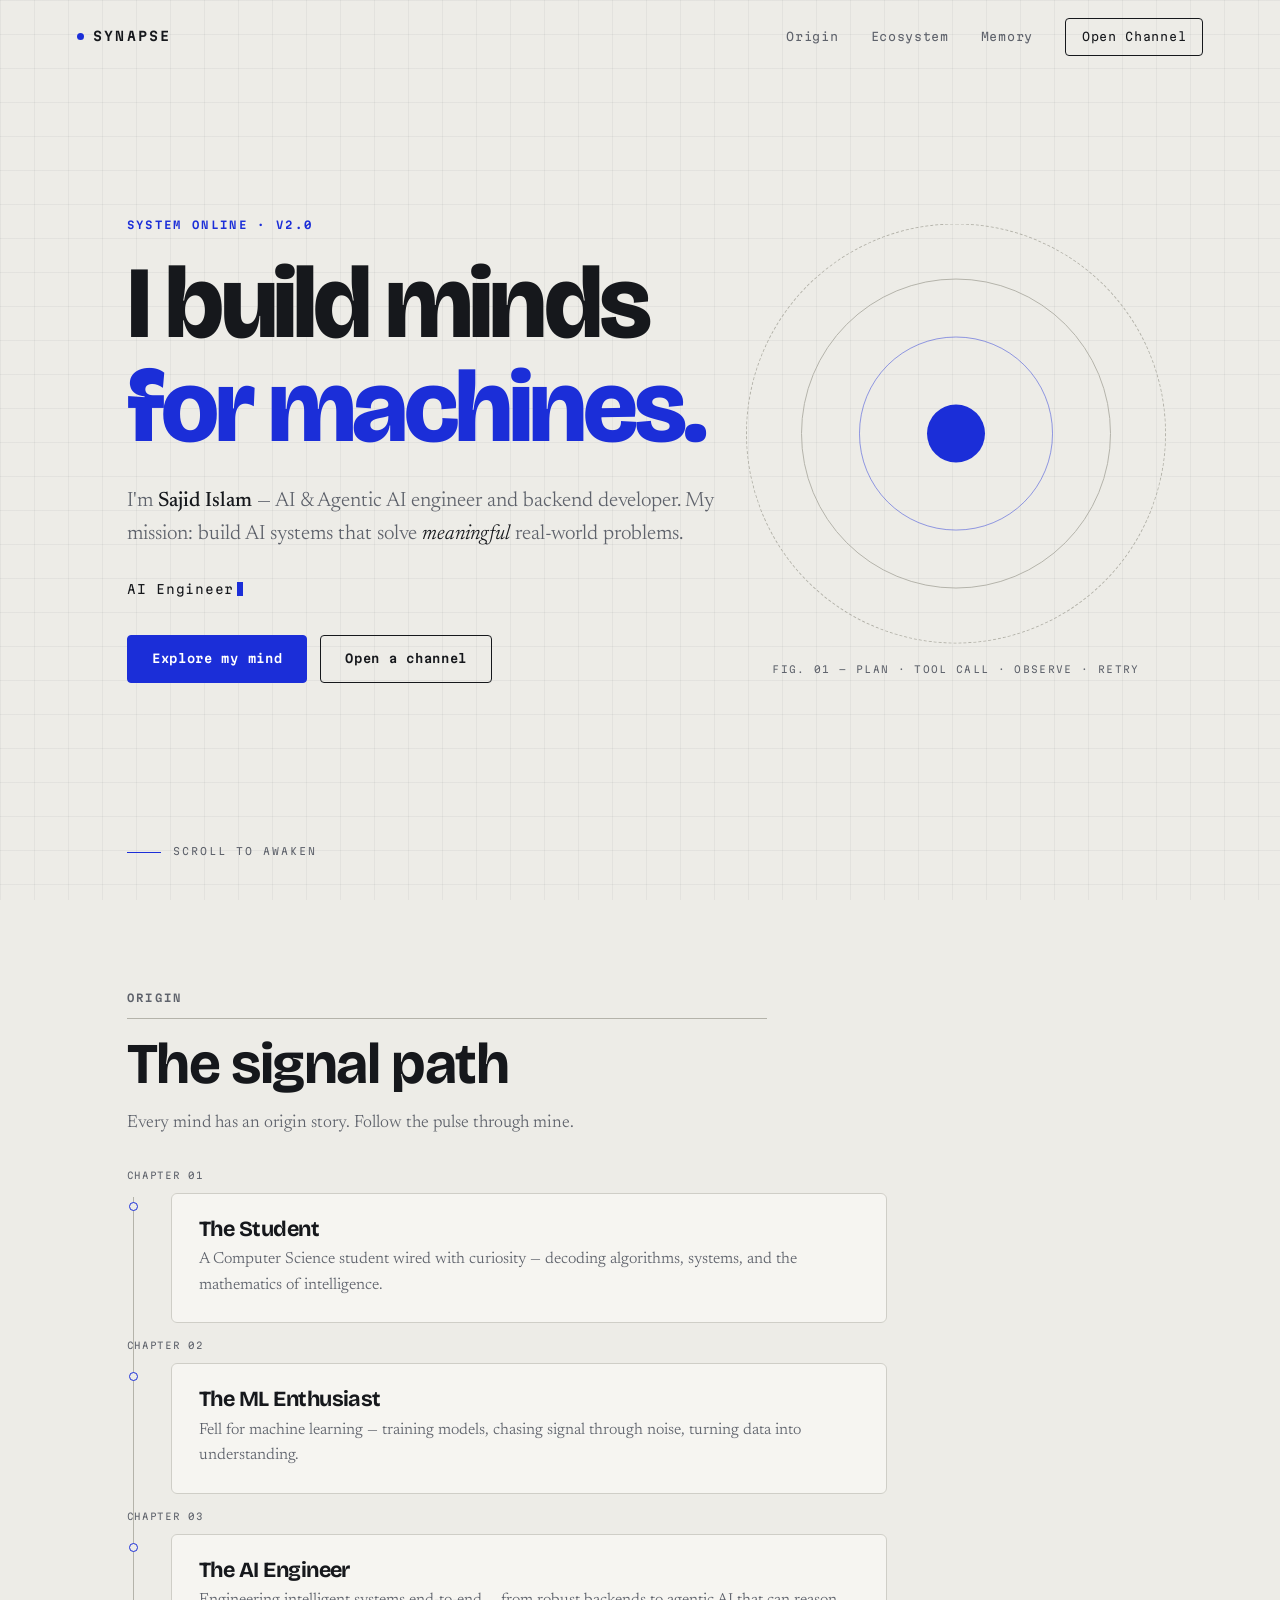
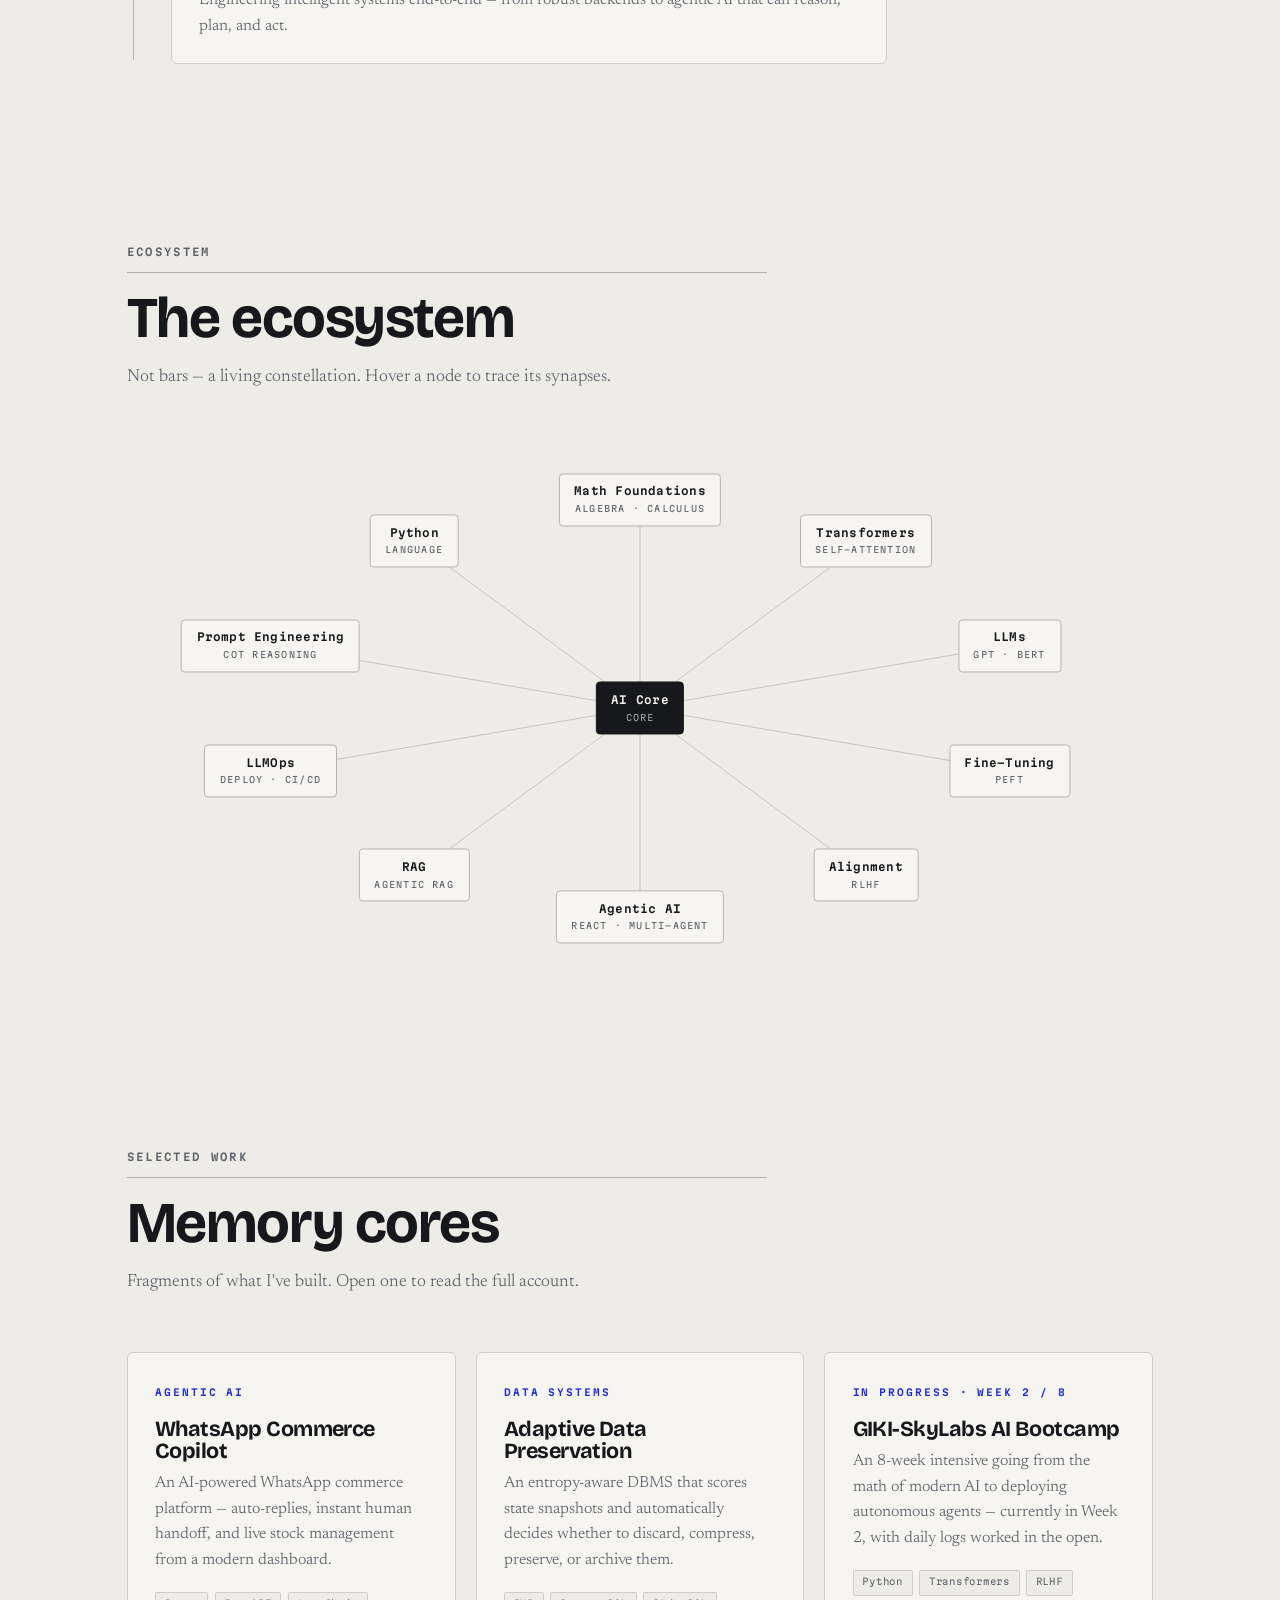
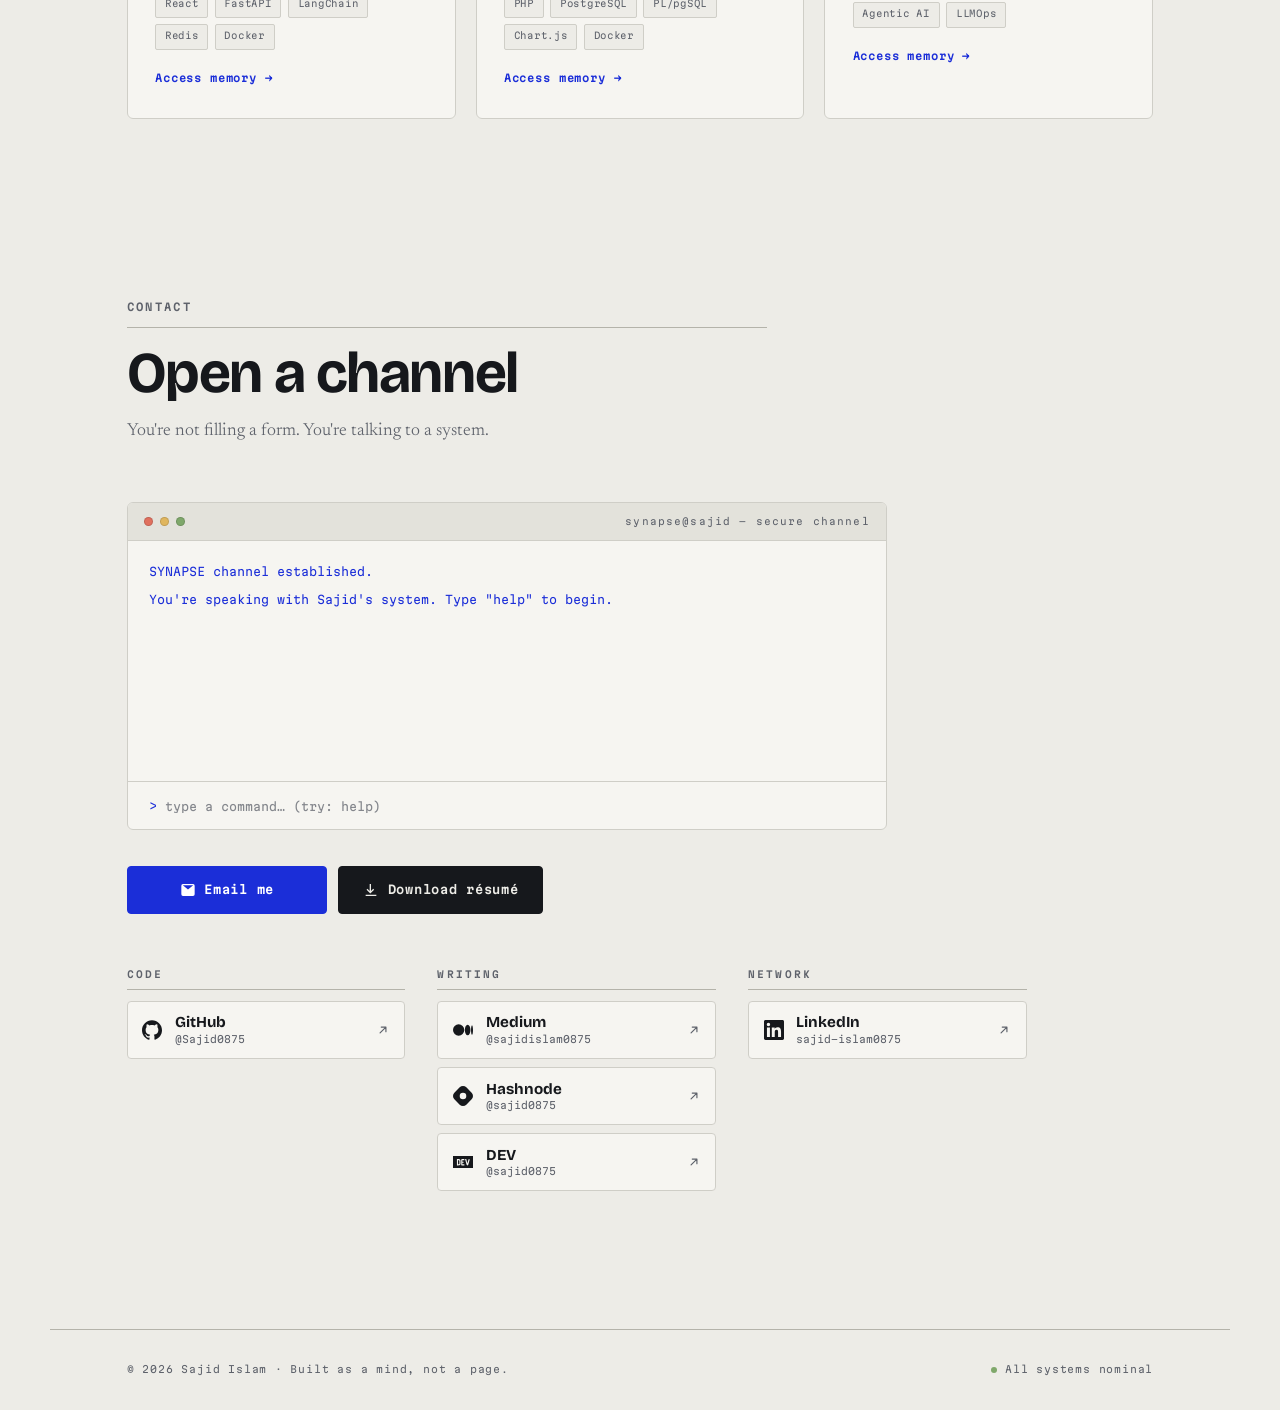
==== index.html @ 40a9d1fa "Adding portfolio files" ====
<!DOCTYPE html>
<html lang="en">
<head>
  <meta charset="UTF-8" />
  <meta name="viewport" content="width=device-width, initial-scale=1.0" />

  <!-- ============ SEO ============ -->
  <title>Sajid Islam — AI Engineer & Agentic AI Developer</title>
  <meta name="description" content="Sajid Islam — Computer Science student, AI & Agentic AI engineer, and backend developer building AI systems that solve meaningful real-world problems." />
  <meta name="author" content="Sajid Islam" />
  <meta name="theme-color" content="#EDECE7" />
  <meta name="keywords" content="Sajid Islam, AI Engineer, Agentic AI, Machine Learning, Backend Engineer, Portfolio" />

  <!-- Open Graph / social -->
  <meta property="og:type" content="website" />
  <meta property="og:title" content="Sajid Islam — AI Engineer & Agentic AI Developer" />
  <meta property="og:description" content="An award-style interactive portfolio: a mind coming online." />
  <meta property="og:image" content="assets/images/og-cover.jpg" />
  <meta name="twitter:card" content="summary_large_image" />

  <link rel="icon" href="assets/icons/favicon.svg" type="image/svg+xml" />

  <!-- Fonts (progressive; system fallback if offline) -->
  <link rel="preconnect" href="https://fonts.googleapis.com" />
  <link rel="preconnect" href="https://fonts.gstatic.com" crossorigin />
  <link href="https://fonts.googleapis.com/css2?family=Bricolage+Grotesque:opsz,wght@12..96,500..800&family=Newsreader:ital,opsz,wght@0,6..72,300..600;1,6..72,300&family=Martian+Mono:wght@400;600&display=swap" rel="stylesheet" />

  <link rel="stylesheet" href="css/style.css" />
</head>
<body>

  <!-- ============ SCROLL PROGRESS ============ -->
  <div class="scroll-progress" id="scrollProgress" aria-hidden="true"></div>

  <!-- ============ NAV ============ -->
  <header class="nav" id="nav">
    <a href="#hero" class="nav__brand">
      <span class="nav__brand-dot"></span> SYNAPSE
    </a>
    <nav class="nav__links" aria-label="Primary">
      <a href="#about">Origin</a>
      <a href="#skills">Ecosystem</a>
      <a href="#projects">Memory</a>
      <a href="#contact" class="nav__cta">Open Channel</a>
    </nav>
    <button class="nav__burger" id="burger" aria-label="Toggle menu" aria-expanded="false">
      <span></span><span></span>
    </button>
  </header>

  <main id="main">

    <!-- ============ HERO — NEURAL CORE ============ -->
    <section class="hero" id="hero">
      <figure class="hero__core" id="heroCore" aria-hidden="true">
        <div class="hero__core-plate">
          <div class="hero__core-ring r1"></div>
          <div class="hero__core-ring r2"></div>
          <div class="hero__core-ring r3"></div>
          <div class="hero__core-orb"></div>
        </div>
        <figcaption>Fig. 01 — plan · tool call · observe · retry</figcaption>
      </figure>
      <div class="hero__content">
        <p class="eyebrow reveal">SYSTEM ONLINE · v2.0</p>
        <h1 class="hero__title">
          <span class="line reveal">I build minds</span>
          <span class="line reveal">for machines.</span>
        </h1>
        <p class="hero__sub reveal">
          I'm <strong>Sajid Islam</strong> — AI &amp; Agentic AI engineer and backend developer.
          My mission: build AI systems that solve
          <em>meaningful</em> real-world problems.
        </p>
        <div class="hero__roles" id="heroRoles" aria-live="polite"></div>
        <div class="hero__actions reveal">
          <a href="#projects" class="btn btn--primary">Explore my mind</a>
          <a href="#contact" class="btn btn--ghost">Open a channel</a>
        </div>
      </div>
      <a href="#about" class="hero__scroll" aria-label="Scroll down">
        <span></span> scroll to awaken
      </a>
    </section>

    <!-- ============ ABOUT — SYNAPTIC JOURNEY ============ -->
    <section class="about" id="about">
      <div class="section-head reveal">
        <span class="section-index">Origin</span>
        <h2>The signal path</h2>
        <p>Every mind has an origin story. Follow the pulse through mine.</p>
      </div>

      <ol class="journey" id="journey">
        <li class="journey__node reveal" data-year="Chapter 01">
          <div class="journey__dot"></div>
          <div class="journey__card glass">
            <h3>The Student</h3>
            <p>A Computer Science student wired with curiosity — decoding
            algorithms, systems, and the mathematics of intelligence.</p>
          </div>
        </li>
        <li class="journey__node reveal" data-year="Chapter 02">
          <div class="journey__dot"></div>
          <div class="journey__card glass">
            <h3>The ML Enthusiast</h3>
            <p>Fell for machine learning — training models, chasing signal
            through noise, turning data into understanding.</p>
          </div>
        </li>
        <li class="journey__node reveal" data-year="Chapter 03">
          <div class="journey__dot"></div>
          <div class="journey__card glass">
            <h3>The AI Engineer</h3>
            <p>Engineering intelligent systems end-to-end — from robust
            backends to agentic AI that can reason, plan, and act.</p>
          </div>
        </li>
      </ol>
    </section>

    <!-- ============ SKILLS — TECHNOLOGY ECOSYSTEM ============ -->
    <section class="skills" id="skills">
      <div class="section-head reveal">
        <span class="section-index">Ecosystem</span>
        <h2>The ecosystem</h2>
        <p>Not bars — a living constellation. Hover a node to trace its synapses.</p>
      </div>
      <div class="skills__stage">
        <canvas id="skillsCanvas" aria-hidden="true"></canvas>
        <ul class="skills__nodes" id="skillNodes" aria-label="Skills"></ul>
      </div>
    </section>

    <!-- ============ PROJECTS — MEMORY CORES ============ -->
    <section class="projects" id="projects">
      <div class="section-head reveal">
        <span class="section-index">Selected work</span>
        <h2>Memory cores</h2>
        <p>Fragments of what I've built. Open one to read the full account.</p>
      </div>
      <div class="projects__grid" id="projectGrid"></div>
    </section>

    <!-- ============ CONTACT — OPEN CHANNEL ============ -->
    <section class="contact" id="contact">
      <div class="section-head reveal">
        <span class="section-index">Contact</span>
        <h2>Open a channel</h2>
        <p>You're not filling a form. You're talking to a system.</p>
      </div>
      <div class="terminal glass reveal" id="terminal">
        <div class="terminal__bar">
          <span class="dot red"></span><span class="dot yellow"></span><span class="dot green"></span>
          <p>synapse@sajid — secure channel</p>
        </div>
        <div class="terminal__body" id="termBody" role="log" aria-live="polite"></div>
        <form class="terminal__input" id="termForm">
          <span class="terminal__prompt">&gt;</span>
          <label class="visually-hidden" for="termField">Message input</label>
          <input id="termField" autocomplete="off" placeholder="type a command… (try: help)" />
        </form>
      </div>
      <!-- Primary actions -->
      <div class="contact__actions reveal">
        <a href="mailto:sajidislam0875@gmail.com" class="btn btn--primary">
          <svg class="btn__icon" viewBox="0 0 24 24" aria-hidden="true"><path d="M2 5.5A2.5 2.5 0 014.5 3h15A2.5 2.5 0 0122 5.5v13a2.5 2.5 0 01-2.5 2.5h-15A2.5 2.5 0 012 18.5v-13zm2.2-.5l7.8 6.1L19.8 5H4.2z"/></svg>
          Email me
        </a>
        <a href="assets/resume/Sajid_Islam_Resume.pdf" class="btn btn--solid" download>
          <svg class="btn__icon" viewBox="0 0 24 24" aria-hidden="true"><path d="M12 3v10.6l3.3-3.3 1.4 1.4L11 17.4 5.3 11.7l1.4-1.4L10 13.6V3h2zM4 19h16v2H4v-2z"/></svg>
          Download résumé
        </a>
      </div>

      <!-- Elsewhere -->
      <div class="channels reveal">

        <section class="channels__group">
          <h3 class="channels__label">Code</h3>
          <a class="channel" href="https://github.com/Sajid0875" target="_blank" rel="noopener">
            <svg class="channel__icon" viewBox="0 0 24 24" aria-hidden="true"><path d="M12 .297c-6.63 0-12 5.373-12 12 0 5.303 3.438 9.8 8.205 11.385.6.113.82-.258.82-.577 0-.285-.01-1.04-.015-2.04-3.338.724-4.042-1.61-4.042-1.61C4.422 18.07 3.633 17.7 3.633 17.7c-1.087-.744.084-.729.084-.729 1.205.084 1.838 1.236 1.838 1.236 1.07 1.835 2.809 1.305 3.495.998.108-.776.417-1.305.76-1.605-2.665-.3-5.466-1.332-5.466-5.93 0-1.31.465-2.38 1.235-3.22-.135-.303-.54-1.523.105-3.176 0 0 1.005-.322 3.3 1.23.96-.267 1.98-.399 3-.405 1.02.006 2.04.138 3 .405 2.28-1.552 3.285-1.23 3.285-1.23.645 1.653.24 2.873.12 3.176.765.84 1.23 1.91 1.23 3.22 0 4.61-2.805 5.625-5.475 5.92.42.36.81 1.096.81 2.22 0 1.606-.015 2.896-.015 3.286 0 .315.21.69.825.57C20.565 22.092 24 17.592 24 12.297c0-6.627-5.373-12-12-12"/></svg>
            <span class="channel__text">
              <span class="channel__name">GitHub</span>
              <span class="channel__handle">@Sajid0875</span>
            </span>
            <svg class="channel__arrow" viewBox="0 0 24 24" aria-hidden="true"><path d="M7 17L17 7M17 7H9M17 7v8"/></svg>
          </a>
        </section>

        <section class="channels__group">
          <h3 class="channels__label">Writing</h3>
          <a class="channel" href="https://medium.com/@sajidislam0875" target="_blank" rel="noopener">
            <svg class="channel__icon" viewBox="0 0 24 24" aria-hidden="true"><path d="M13.54 12a6.8 6.8 0 01-6.77 6.82A6.8 6.8 0 010 12a6.8 6.8 0 016.77-6.82A6.8 6.8 0 0113.54 12zM20.96 12c0 3.54-1.51 6.42-3.38 6.42-1.87 0-3.39-2.88-3.39-6.42s1.52-6.42 3.39-6.42 3.38 2.88 3.38 6.42M24 12c0 3.17-.53 5.75-1.19 5.75-.66 0-1.19-2.58-1.19-5.75s.53-5.75 1.19-5.75C23.47 6.25 24 8.83 24 12z"/></svg>
            <span class="channel__text">
              <span class="channel__name">Medium</span>
              <span class="channel__handle">@sajidislam0875</span>
            </span>
            <svg class="channel__arrow" viewBox="0 0 24 24" aria-hidden="true"><path d="M7 17L17 7M17 7H9M17 7v8"/></svg>
          </a>
          <a class="channel" href="https://hashnode.com/@sajid0875" target="_blank" rel="noopener">
            <svg class="channel__icon" viewBox="0 0 24 24" aria-hidden="true"><path d="M22.351 8.019l-6.37-6.37a5.63 5.63 0 00-7.962 0l-6.37 6.37a5.63 5.63 0 000 7.962l6.37 6.37a5.63 5.63 0 007.962 0l6.37-6.37a5.63 5.63 0 000-7.962zM12 15.953a3.953 3.953 0 110-7.906 3.953 3.953 0 010 7.906z"/></svg>
            <span class="channel__text">
              <span class="channel__name">Hashnode</span>
              <span class="channel__handle">@sajid0875</span>
            </span>
            <svg class="channel__arrow" viewBox="0 0 24 24" aria-hidden="true"><path d="M7 17L17 7M17 7H9M17 7v8"/></svg>
          </a>
          <a class="channel" href="https://dev.to/sajid0875" target="_blank" rel="noopener">
            <svg class="channel__icon" viewBox="0 0 24 24" aria-hidden="true"><path d="M7.42 10.05c-.18-.16-.46-.23-.84-.23H6l.02 2.44.04 2.45.56-.02c.41 0 .63-.07.83-.26.24-.24.26-.36.26-2.2 0-1.91-.02-1.96-.29-2.18zM0 4.94v14.12h24V4.94H0zM8.56 15.3c-.44.58-1.06.77-2.53.77H4.71V8.53h1.4c1.67 0 2.16.18 2.6.9.27.43.29.6.32 2.57.05 2.23-.02 2.73-.47 3.3zm5.09-5.47h-2.47v1.77h1.52v1.28l-.72.04-.75.03v1.77l1.22.03 1.2.04v1.28h-1.6c-1.53 0-1.6-.01-1.87-.3l-.3-.28v-3.16c0-3.02.01-3.18.25-3.48.23-.31.25-.31 1.88-.31h1.64v1.3zm4.68 5.45c-.17.43-.64.79-1 .79-.18 0-.45-.15-.67-.39-.32-.32-.45-.63-.82-2.08l-.9-3.39-.45-1.67h.76c.4 0 .75.02.75.05 0 .06 1.16 4.54 1.26 4.83.04.15.32-.7.73-2.3l.66-2.52.74-.04c.4-.02.73 0 .73.04 0 .14-1.67 6.38-1.8 6.68z"/></svg>
            <span class="channel__text">
              <span class="channel__name">DEV</span>
              <span class="channel__handle">@sajid0875</span>
            </span>
            <svg class="channel__arrow" viewBox="0 0 24 24" aria-hidden="true"><path d="M7 17L17 7M17 7H9M17 7v8"/></svg>
          </a>
        </section>

        <section class="channels__group">
          <h3 class="channels__label">Network</h3>
          <a class="channel" href="https://www.linkedin.com/in/sajid-islam0875/" target="_blank" rel="noopener">
            <svg class="channel__icon" viewBox="0 0 24 24" aria-hidden="true"><path d="M20.447 20.452h-3.554v-5.569c0-1.328-.027-3.037-1.852-3.037-1.853 0-2.136 1.445-2.136 2.939v5.667H9.351V9h3.414v1.561h.046c.477-.9 1.637-1.85 3.37-1.85 3.601 0 4.267 2.37 4.267 5.455v6.286zM5.337 7.433a2.062 2.062 0 01-2.063-2.065 2.064 2.064 0 112.063 2.065zm1.782 13.019H3.555V9h3.564v11.452zM22.225 0H1.771C.792 0 0 .774 0 1.729v20.542C0 23.227.792 24 1.771 24h20.451C23.2 24 24 23.227 24 22.271V1.729C24 .774 23.2 0 22.222 0h.003z"/></svg>
            <span class="channel__text">
              <span class="channel__name">LinkedIn</span>
              <span class="channel__handle">sajid-islam0875</span>
            </span>
            <svg class="channel__arrow" viewBox="0 0 24 24" aria-hidden="true"><path d="M7 17L17 7M17 7H9M17 7v8"/></svg>
          </a>
        </section>

      </div>
    </section>
  </main>

  <footer class="footer">
    <p>© <span id="year"></span> Sajid Islam · Built as a mind, not a page.</p>
    <p class="footer__status"><span class="pulse"></span> All systems nominal</p>
  </footer>

  <!-- Project detail modal -->
  <div class="modal" id="modal" role="dialog" aria-modal="true" aria-hidden="true">
    <div class="modal__panel glass" id="modalPanel">
      <button class="modal__close" id="modalClose" aria-label="Close">&times;</button>
      <div id="modalContent"></div>
    </div>
  </div>

  <script src="js/script.js" defer></script>
</body>
</html>
---- css/style.css ----
/* =====================================================================
   SYNAPSE — style.css
   Light "technical plate" theme: paper ground, ink rules, one ultramarine
   accent. No gradients, no glass, no glow. Pure CSS, no frameworks.
   Sections: tokens · reset · typography · nav · hero · buttons · about ·
   skills · projects · contact · channels · footer · modal · responsive
   ===================================================================== */

/* ---------- Design tokens ---------- */
:root {
  --paper:     #EDECE7;  /* cool bone ground */
  --paper-2:   #F6F5F1;  /* raised surfaces */
  --paper-3:   #E3E2DB;  /* recessed / hover */
  --ink:       #16181C;  /* body + headings */
  --graphite:  #5E626B;  /* secondary text  (5.2:1 on paper) */
  --rule:      #CFCEC7;  /* hairlines */
  --rule-firm: #B4B3AA;  /* emphasised hairlines */
  --grid:      rgba(22, 24, 28, 0.045);

  --accent:    #1B2ED8;  /* ultramarine — 7.3:1 on paper */
  --accent-ink:#1425A8;  /* accent, pressed */
  --oxide:     #9E3B1E;  /* status only, used sparingly */

  --font-display: 'Bricolage Grotesque', system-ui, sans-serif;
  --font-body:    'Newsreader', Georgia, serif;
  --font-mono:    'Martian Mono', ui-monospace, SFMono-Regular, Menlo, monospace;

  --ease: cubic-bezier(0.22, 1, 0.36, 1);
  --max: 1180px;

  --radius: 4px;   /* deliberately tight — pill/blob radii read as templated */
  --radius-lg: 6px;
}

/* ---------- Reset ---------- */
*, *::before, *::after { box-sizing: border-box; margin: 0; padding: 0; }
html { scroll-behavior: smooth; -webkit-text-size-adjust: 100%; }
body {
  background: var(--paper);
  color: var(--ink);
  font-family: var(--font-body);
  font-size: 1.0625rem;
  font-weight: 350;
  line-height: 1.6;
  overflow-x: hidden;
  -webkit-font-smoothing: antialiased;
}
/* Engineering-paper grid, fixed behind everything */
body::before {
  content: ''; position: fixed; inset: 0; z-index: 0; pointer-events: none;
  background-image:
    linear-gradient(var(--grid) 1px, transparent 1px),
    linear-gradient(90deg, var(--grid) 1px, transparent 1px);
  background-size: 34px 34px;
}
img { max-width: 100%; display: block; }
a { color: inherit; text-decoration: none; }
ul, ol { list-style: none; }
button { font: inherit; color: inherit; background: none; border: none; cursor: pointer; }
:focus-visible { outline: 2px solid var(--accent); outline-offset: 3px; border-radius: 2px; }
.visually-hidden {
  position: absolute; width: 1px; height: 1px; overflow: hidden;
  clip: rect(0 0 0 0); white-space: nowrap;
}

/* ---------- Typography ---------- */
h1, h2, h3 {
  font-family: var(--font-display);
  font-weight: 700; line-height: 1.02; letter-spacing: -0.025em;
}
.eyebrow, .section-index, .core__tag, .channels__label,
.terminal__bar p, .hero__scroll, .footer, .core__stack span {
  font-family: var(--font-mono);
}
.eyebrow {
  font-size: 0.66rem; font-weight: 600; letter-spacing: 0.22em; text-transform: uppercase;
  color: var(--accent);
}

/* ---------- Layout helpers ---------- */
section {
  position: relative; z-index: 1;
  padding: clamp(5rem, 10vh, 8rem) clamp(1.25rem, 6vw, 5rem);
  max-width: var(--max); margin-inline: auto;
}
.section-head { max-width: 640px; margin-bottom: 3.5rem; }
.section-index {
  display: block; margin-bottom: 1rem; padding-bottom: 0.7rem;
  border-bottom: 1px solid var(--rule-firm);
  font-size: 0.66rem; font-weight: 600; letter-spacing: 0.22em; text-transform: uppercase;
  color: var(--graphite);
}
.section-head h2 { font-size: clamp(2.1rem, 5.5vw, 3.6rem); }
.section-head p {
  color: var(--graphite); margin-top: 1rem;
  font-size: 1.1rem; line-height: 1.55; max-width: 52ch;
}
/* Flat card surface — replaces the old glassmorphism */
.glass {
  background: var(--paper-2);
  border: 1px solid var(--rule);
  border-radius: var(--radius-lg);
}

/* ---------- Scroll progress ---------- */
.scroll-progress {
  position: fixed; top: 0; left: 0; height: 2px; width: 0; z-index: 9997;
  background: var(--accent);
}

/* ---------- Nav ---------- */
.nav {
  position: fixed; top: 0; inset-inline: 0; z-index: 900;
  display: flex; align-items: center; justify-content: space-between;
  padding: 1.1rem clamp(1.25rem, 6vw, 5rem);
  transition: background 0.3s var(--ease), border-color 0.3s, padding 0.3s;
  border-bottom: 1px solid transparent;
}
.nav.scrolled {
  background: rgba(237, 236, 231, 0.88);
  backdrop-filter: blur(10px);
  border-bottom-color: var(--rule);
  padding-block: 0.8rem;
}
.nav__brand {
  font-family: var(--font-mono); font-weight: 600; font-size: 0.8rem;
  letter-spacing: 0.16em; display: flex; align-items: center; gap: 0.6rem;
}
.nav__brand-dot { width: 7px; height: 7px; border-radius: 50%; background: var(--accent); }
.nav__links { display: flex; align-items: center; gap: 2rem; }
.nav__links a {
  font-family: var(--font-mono); font-size: 0.72rem; letter-spacing: 0.06em;
  color: var(--graphite); transition: color 0.25s;
}
.nav__links a:hover { color: var(--ink); }
.nav__cta {
  padding: 0.55rem 1rem; border: 1px solid var(--ink); border-radius: var(--radius);
  color: var(--ink) !important; transition: background 0.25s, color 0.25s;
}
.nav__cta:hover { background: var(--ink); color: var(--paper) !important; }
.nav__burger { display: none; flex-direction: column; gap: 5px; padding: 8px; }
.nav__burger span { width: 22px; height: 1.5px; background: var(--ink); transition: 0.3s var(--ease); }
.nav__burger.open span:first-child { transform: translateY(3.25px) rotate(45deg); }
.nav__burger.open span:last-child { transform: translateY(-3.25px) rotate(-45deg); }

/* ---------- Hero ---------- */
.hero { min-height: 100vh; display: flex; flex-direction: column; justify-content: center; }
.hero__content { max-width: 800px; }
.hero__title {
  font-size: clamp(2.9rem, 9.5vw, 6.4rem);
  margin: 1.1rem 0 1.6rem;
  font-weight: 800; letter-spacing: -0.04em;
}
.hero__title .line { display: block; }
.hero__title .line:last-child { color: var(--accent); }
.hero__sub {
  color: var(--graphite); font-size: clamp(1.05rem, 2vw, 1.3rem);
  max-width: 58ch; line-height: 1.55;
}
.hero__sub strong { color: var(--ink); font-weight: 500; }
.hero__sub em { font-style: italic; color: var(--ink); }
.hero__roles {
  font-family: var(--font-mono); font-size: 0.78rem; letter-spacing: 0.06em;
  margin: 1.8rem 0 2.2rem; color: var(--ink); min-height: 1.5em;
}
.hero__roles .cursor-blink {
  border-right: 6px solid var(--accent);
  animation: blink 1.05s step-end infinite; padding-right: 3px;
}
@keyframes blink { 50% { border-color: transparent; } }
.hero__actions { display: flex; gap: 0.8rem; flex-wrap: wrap; }

/* Hero plate — a drafted figure, not a glowing orb */
.hero__core {
  position: absolute; right: clamp(1.25rem, 5vw, 4rem); top: 50%; translate: 0 -50%;
  width: min(38vw, 420px); pointer-events: none;
  transition: transform 0.4s var(--ease);
}
.hero__core-plate { position: relative; width: 100%; aspect-ratio: 1; }
.hero__core-ring, .hero__core-orb { position: absolute; inset: 0; border-radius: 50%; }
.hero__core-ring { border: 1px solid var(--rule-firm); }
.hero__core-ring.r1 { animation: spin 90s linear infinite; border-style: dashed; }
.hero__core-ring.r2 { inset: 13%; border-color: var(--rule-firm); }
.hero__core-ring.r3 { inset: 27%; border-color: var(--accent); opacity: 0.45; }
.hero__core-orb {
  inset: 43%; background: var(--accent); border-radius: 50%;
}
@keyframes spin { to { transform: rotate(360deg); } }
.hero__core figcaption {
  margin-top: 1.1rem; text-align: center;
  font-family: var(--font-mono); font-size: 0.6rem; letter-spacing: 0.14em;
  text-transform: uppercase; color: var(--graphite);
}
.hero__scroll {
  position: absolute; bottom: 2.5rem; left: clamp(1.25rem, 6vw, 5rem);
  display: flex; align-items: center; gap: 0.75rem;
  color: var(--graphite); font-size: 0.62rem; letter-spacing: 0.2em; text-transform: uppercase;
}
.hero__scroll span {
  width: 34px; height: 1px; background: var(--rule-firm); position: relative; overflow: hidden;
}
.hero__scroll span::after {
  content: ''; position: absolute; inset: 0; background: var(--accent);
  animation: sweep 2.4s var(--ease) infinite;
}
@keyframes sweep {
  0% { transform: translateX(-100%); } 60%, 100% { transform: translateX(100%); }
}

/* ---------- Buttons ---------- */
.btn {
  position: relative; display: inline-flex; align-items: center; justify-content: center;
  gap: 0.55rem; min-height: 48px; padding: 0.8rem 1.5rem;
  border: 1px solid transparent; border-radius: var(--radius);
  font-family: var(--font-mono); font-size: 0.74rem; font-weight: 600;
  letter-spacing: 0.06em;
  transition: background 0.25s var(--ease), border-color 0.25s var(--ease),
              color 0.25s var(--ease), transform 0.2s var(--ease);
}
.btn:active { transform: translateY(1px); }
.btn__icon { width: 16px; height: 16px; fill: currentColor; flex-shrink: 0; }

.btn--primary { background: var(--accent); color: #fff; border-color: var(--accent); }
.btn--primary:hover { background: var(--accent-ink); border-color: var(--accent-ink); }

.btn--solid { background: var(--ink); color: var(--paper); border-color: var(--ink); }
.btn--solid:hover { background: #000; border-color: #000; }

.btn--ghost { border-color: var(--ink); color: var(--ink); }
.btn--ghost:hover { background: var(--ink); color: var(--paper); }

/* ---------- About / signal path ---------- */
.journey { position: relative; max-width: 760px; padding-left: 2.75rem; }
.journey::before {
  content: ''; position: absolute; left: 6px; top: 4px; bottom: 4px;
  width: 1px; background: var(--rule-firm);
}
.journey__node { position: relative; padding-bottom: 2.5rem; }
.journey__node:last-child { padding-bottom: 0; }
.journey__node::before {
  content: attr(data-year); position: absolute; left: -2.75rem; top: -1.5rem;
  font-family: var(--font-mono); font-size: 0.58rem; letter-spacing: 0.18em;
  color: var(--graphite); text-transform: uppercase;
}
.journey__dot {
  position: absolute; left: calc(-2.75rem + 2px); top: 9px;
  width: 9px; height: 9px; border-radius: 50%;
  background: var(--paper); border: 1px solid var(--accent);
}
.journey__card {
  padding: 1.5rem 1.7rem;
  transition: border-color 0.3s var(--ease), background 0.3s var(--ease);
}
.journey__card:hover { border-color: var(--rule-firm); background: var(--paper-3); }
.journey__card h3 { font-size: 1.35rem; margin-bottom: 0.45rem; }
.journey__card p { color: var(--graphite); font-size: 1rem; }

/* ---------- Skills ecosystem ---------- */
.skills__stage { position: relative; height: clamp(440px, 58vh, 600px); }
#skillsCanvas { position: absolute; inset: 0; width: 100%; height: 100%; }
.skills__nodes { position: absolute; inset: 0; }
.skill-node {
  position: absolute; translate: -50% -50%;
  display: grid; place-items: center; text-align: center;
  padding: 0.55rem 0.9rem; border-radius: var(--radius);
  font-family: var(--font-mono); font-size: 0.68rem; font-weight: 600; letter-spacing: 0.02em;
  background: var(--paper-2); border: 1px solid var(--rule-firm);
  white-space: nowrap;
  transition: border-color 0.25s var(--ease), background 0.25s var(--ease),
              color 0.25s var(--ease);
}
.skill-node small {
  display: block; color: var(--graphite); font-size: 0.55rem;
  letter-spacing: 0.14em; text-transform: uppercase; font-weight: 400; margin-top: 2px;
}
.skill-node:hover, .skill-node.active {
  border-color: var(--accent); color: var(--accent); z-index: 3;
}
.skill-node:hover small, .skill-node.active small { color: var(--accent); }
.skill-node.hub {
  background: var(--ink); color: var(--paper); border-color: var(--ink);
}
.skill-node.hub small { color: rgba(237, 236, 231, 0.65); }

/* ---------- Projects ---------- */
.projects__grid {
  display: grid; grid-template-columns: repeat(auto-fill, minmax(290px, 1fr)); gap: 1.25rem;
}
article.core {
  position: relative; padding: 1.6rem 1.7rem; border-radius: var(--radius-lg);
  background: var(--paper-2); border: 1px solid var(--rule);
  cursor: pointer;
  transition: border-color 0.25s var(--ease), background 0.25s var(--ease);
}
article.core:hover { border-color: var(--ink); background: var(--paper-3); }
.core__tag {
  font-size: 0.6rem; font-weight: 600; letter-spacing: 0.2em;
  color: var(--accent); text-transform: uppercase;
}
.core__title { font-size: 1.35rem; margin: 0.75rem 0 0.55rem; }
.core__desc { color: var(--graphite); font-size: 1rem; }
.core__stack { display: flex; flex-wrap: wrap; gap: 0.4rem; margin-top: 1.15rem; }
.core__stack span {
  font-size: 0.58rem; letter-spacing: 0.08em; padding: 0.28rem 0.55rem;
  border-radius: 2px; border: 1px solid var(--rule); color: var(--graphite);
  background: var(--paper);
}
.core__open {
  margin-top: 1.25rem; font-family: var(--font-mono); font-size: 0.66rem;
  font-weight: 600; letter-spacing: 0.08em;
  color: var(--accent); display: inline-flex; align-items: center; gap: 0.35rem;
}

/* ---------- Contact terminal ---------- */
.terminal { max-width: 760px; overflow: hidden; background: var(--paper-2); }
.terminal__bar {
  display: flex; align-items: center; gap: 0.45rem;
  padding: 0.7rem 1rem; border-bottom: 1px solid var(--rule);
  background: var(--paper-3);
}
.terminal__bar .dot { width: 9px; height: 9px; border-radius: 50%; border: 1px solid rgba(0,0,0,0.14); }
.dot.red { background: #E0705E; } .dot.yellow { background: #E0B65E; } .dot.green { background: #7FA86B; }
.terminal__bar p {
  margin-left: auto; font-size: 0.6rem; color: var(--graphite); letter-spacing: 0.12em;
}
.terminal__body {
  padding: 1.2rem 1.3rem; font-family: var(--font-mono);
  font-size: 0.72rem; line-height: 1.85;
  min-height: 240px; max-height: 320px; overflow-y: auto;
}
.terminal__body p { margin-bottom: 0.45rem; word-break: break-word; }
.terminal__body .sys { color: var(--accent); }
.terminal__body .you { color: var(--ink); font-weight: 600; }
.terminal__body .you::before { content: '> '; color: var(--graphite); font-weight: 400; }
.terminal__body .muted { color: var(--graphite); }
.terminal__input {
  display: flex; align-items: center; gap: 0.55rem;
  padding: 0.85rem 1.3rem; border-top: 1px solid var(--rule);
}
.terminal__prompt { color: var(--accent); font-family: var(--font-mono); font-size: 0.75rem; }
.terminal__input input {
  flex: 1; background: none; border: none; color: var(--ink);
  font-family: var(--font-mono); font-size: 0.72rem;
}
.terminal__input input::placeholder { color: var(--graphite); opacity: 0.75; }

/* ---------- Contact: primary actions ---------- */
.contact__actions { display: flex; flex-wrap: wrap; gap: 0.7rem; margin-top: 2.25rem; }
.contact__actions .btn { flex: 0 1 auto; min-width: 200px; }

/* ---------- Contact: channels (code · writing · network) ---------- */
.channels {
  display: grid; gap: 1.75rem 2rem;
  grid-template-columns: repeat(auto-fit, minmax(240px, 1fr));
  max-width: 900px; margin: 3.5rem 0 0;
}
/* These groups are <section> elements — cancel the global `section` padding/width rule */
.channels__group {
  display: flex; flex-direction: column; gap: 0.5rem;
  padding: 0; max-width: none; margin-inline: 0;
}
.channels__label {
  font-size: 0.6rem; font-weight: 600; letter-spacing: 0.22em; text-transform: uppercase;
  color: var(--graphite);
  padding-bottom: 0.6rem; margin-bottom: 0.2rem;
  border-bottom: 1px solid var(--rule-firm);
}
.channel {
  display: flex; align-items: center; gap: 0.8rem;
  min-height: 56px; padding: 0.7rem 0.9rem;
  border: 1px solid var(--rule); background: var(--paper-2);
  border-radius: var(--radius);
  transition: background 0.25s var(--ease), border-color 0.25s var(--ease);
}
.channel:hover { background: var(--paper-3); border-color: var(--ink); }
.channel__icon { width: 20px; height: 20px; fill: var(--ink); flex-shrink: 0; }
.channel:hover .channel__icon { fill: var(--accent); }
.channel__text { display: flex; flex-direction: column; gap: 0.05rem; min-width: 0; }
.channel__name { font-family: var(--font-display); font-weight: 700; font-size: 0.95rem; line-height: 1.25; }
.channel__handle {
  font-family: var(--font-mono); font-size: 0.62rem; color: var(--graphite); line-height: 1.4;
  overflow: hidden; text-overflow: ellipsis; white-space: nowrap;
}
.channel__arrow {
  width: 14px; height: 14px; margin-left: auto; flex-shrink: 0;
  fill: none; stroke: var(--graphite); stroke-width: 2;
  stroke-linecap: round; stroke-linejoin: round;
  transition: stroke 0.25s, transform 0.25s var(--ease);
}
.channel:hover .channel__arrow { stroke: var(--accent); transform: translate(2px, -2px); }

/* ---------- Footer ---------- */
.footer {
  position: relative; z-index: 1;
  display: flex; flex-wrap: wrap; gap: 1rem; justify-content: space-between;
  padding: 2rem clamp(1.25rem, 6vw, 5rem);
  border-top: 1px solid var(--rule-firm);
  color: var(--graphite); font-size: 0.62rem; letter-spacing: 0.08em;
  max-width: var(--max); margin: 3rem auto 0;
}
.footer__status { display: flex; align-items: center; gap: 0.5rem; }
.footer__status .pulse { width: 6px; height: 6px; border-radius: 50%; background: #7FA86B; }

/* ---------- Modal ---------- */
.modal {
  position: fixed; inset: 0; z-index: 950; display: grid; place-items: center;
  padding: 1.5rem; background: rgba(22, 24, 28, 0.35);
  opacity: 0; visibility: hidden;
  /* visibility flips instantly on open, and only after the fade on close —
     otherwise focus() on the panel is a no-op while it is still hidden */
  transition: opacity 0.3s var(--ease), visibility 0s linear 0.3s;
}
.modal.open { opacity: 1; visibility: visible; transition: opacity 0.3s var(--ease), visibility 0s; }
.modal__panel {
  position: relative; width: min(620px, 100%); padding: 2.5rem;
  background: var(--paper-2); border: 1px solid var(--rule-firm); border-radius: var(--radius-lg);
  transform: translateY(12px); transition: transform 0.35s var(--ease);
  max-height: 85vh; overflow-y: auto;
}
.modal.open .modal__panel { transform: translateY(0); }
.modal__close {
  position: absolute; top: 0.75rem; right: 0.9rem;
  min-width: 44px; min-height: 44px; font-size: 1.6rem; line-height: 1;
  color: var(--graphite); transition: color 0.25s;
}
.modal__close:hover { color: var(--oxide); }
.modal__panel h3 { font-size: 1.85rem; margin-bottom: 0.5rem; }
.modal__panel .modal__tag {
  font-family: var(--font-mono); font-size: 0.6rem; font-weight: 600;
  letter-spacing: 0.2em; text-transform: uppercase; color: var(--accent);
}
.modal__panel p { color: var(--graphite); margin: 1rem 0; }
.modal__panel ul { display: flex; flex-wrap: wrap; gap: 0.4rem; margin-top: 1.25rem; }
.modal__panel li {
  font-family: var(--font-mono); font-size: 0.58rem; letter-spacing: 0.08em;
  padding: 0.28rem 0.55rem; border-radius: 2px;
  border: 1px solid var(--rule); color: var(--graphite); background: var(--paper);
}
/* Sit the stack chips and the action apart, with a hairline between them */
.modal__panel ul { padding-bottom: 1.5rem; border-bottom: 1px solid var(--rule); }
.modal__panel .modal__link {
  margin-top: 1.5rem;
  display: inline-flex; /* keep it left-aligned on its own line */
}

/* ---------- Reveal on scroll ---------- */
.reveal { opacity: 0; transform: translateY(16px); transition: opacity 0.6s var(--ease), transform 0.6s var(--ease); }
.reveal.in { opacity: 1; transform: none; }

/* ---------- Responsive ---------- */
@media (max-width: 980px) {
  .hero__core { opacity: 0.22; right: -6%; width: min(60vw, 460px); }
  .hero__core figcaption { display: none; }
}
@media (max-width: 760px) {
  /* the plate sits behind body copy here — keep it a faint watermark */
  .hero__core { opacity: 0.1; }
}
/* The constellation needs room; below this it overlaps and overflows,
   so it degrades to a plain wrapped list of the same nodes. */
@media (max-width: 760px) {
  .skills__stage { height: auto; }
  #skillsCanvas { display: none; }
  .skills__nodes {
    position: static; display: flex; flex-wrap: wrap; gap: 0.55rem;
  }
  .skill-node { position: static; translate: none; }
}
@media (max-width: 860px) {
  .nav__links {
    position: fixed; inset: 0 0 0 auto; width: min(300px, 80vw);
    flex-direction: column; justify-content: center; gap: 2rem;
    background: var(--paper-2); border-left: 1px solid var(--rule-firm);
    transform: translateX(100%); transition: transform 0.4s var(--ease);
  }
  .nav__links.open { transform: translateX(0); }
  .nav__burger { display: flex; z-index: 901; }
  .hero__scroll { display: none; }
}
@media (max-width: 560px) {
  body { font-size: 1rem; }
  .contact__actions { flex-direction: column; }
  .contact__actions .btn { width: 100%; min-width: 0; }
  .channels { grid-template-columns: 1fr; gap: 1.5rem; margin-top: 2.5rem; }
  .modal__panel { padding: 2rem 1.5rem; }
}

/* ---------- Accessibility: reduced motion ---------- */
@media (prefers-reduced-motion: reduce) {
  *, *::before, *::after {
    animation-duration: 0.001ms !important; animation-iteration-count: 1 !important;
    transition-duration: 0.001ms !important; scroll-behavior: auto !important;
  }
  .reveal { opacity: 1; transform: none; }
}
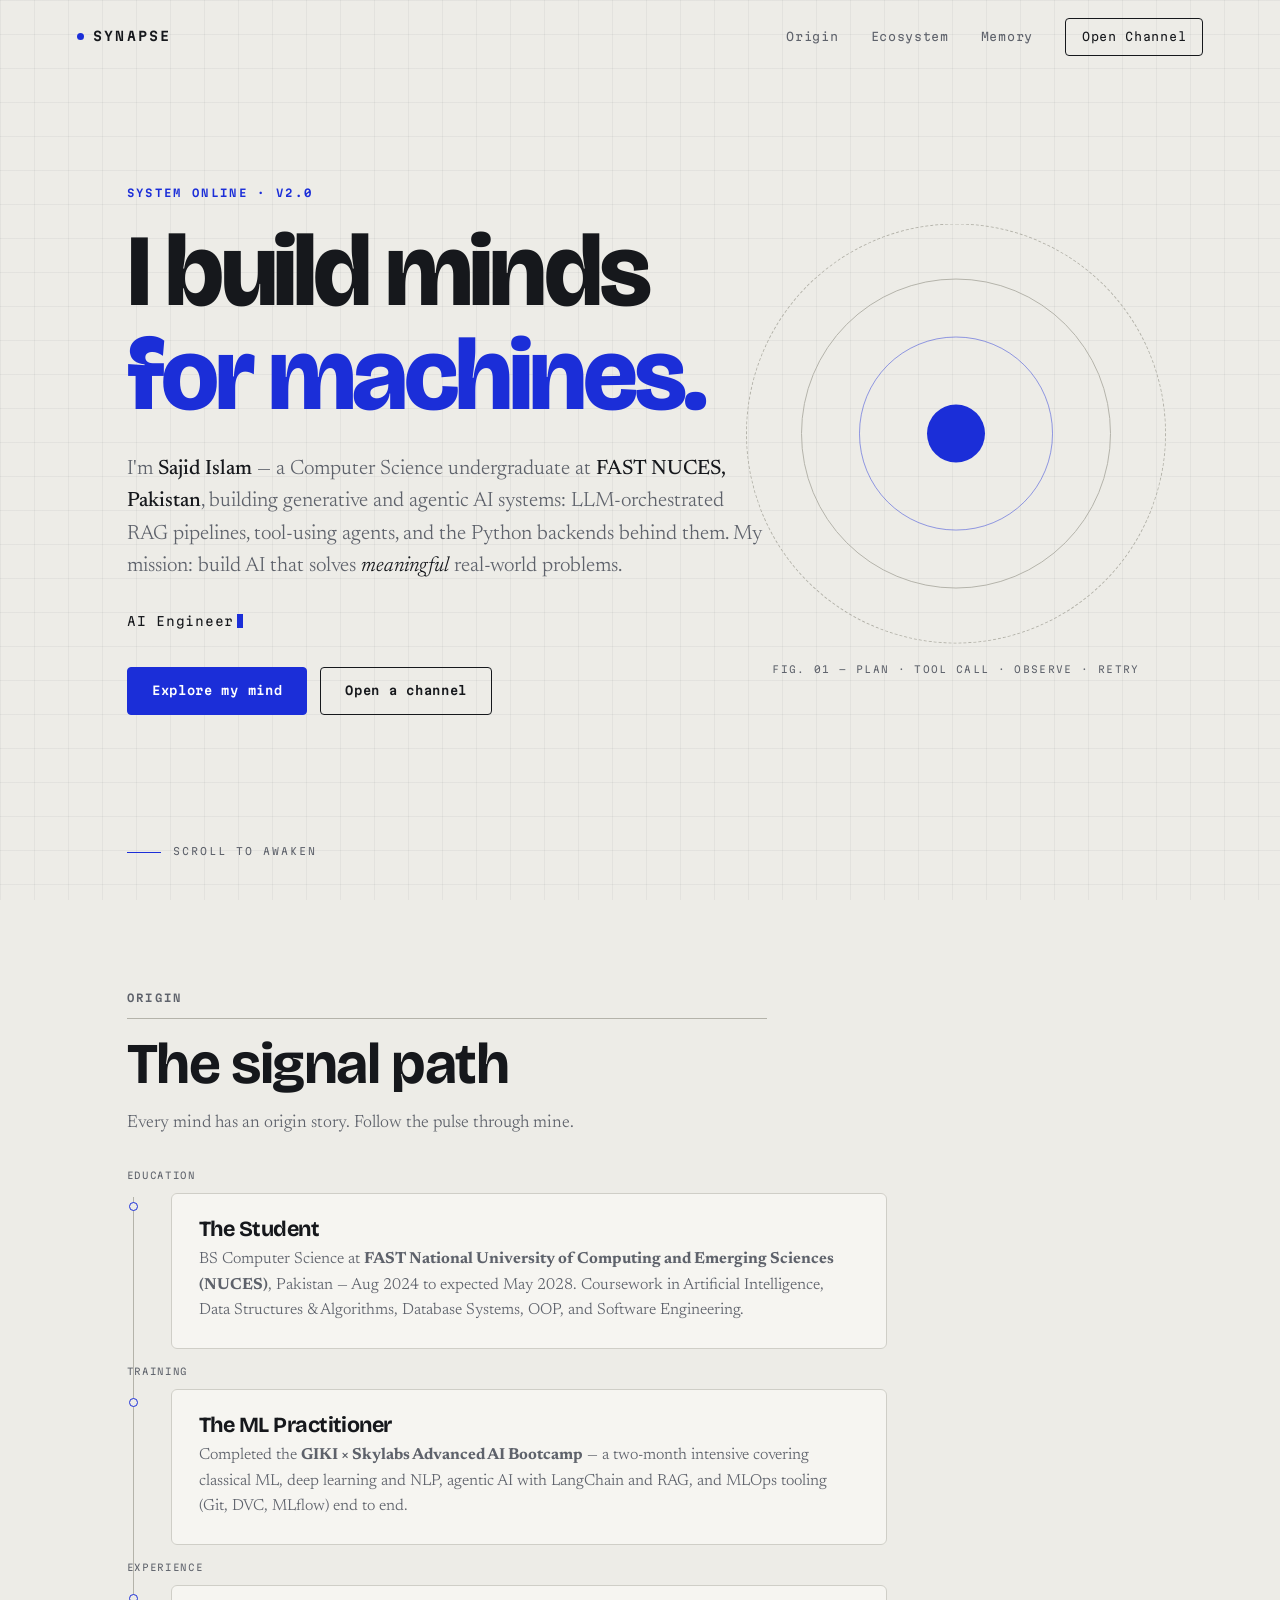
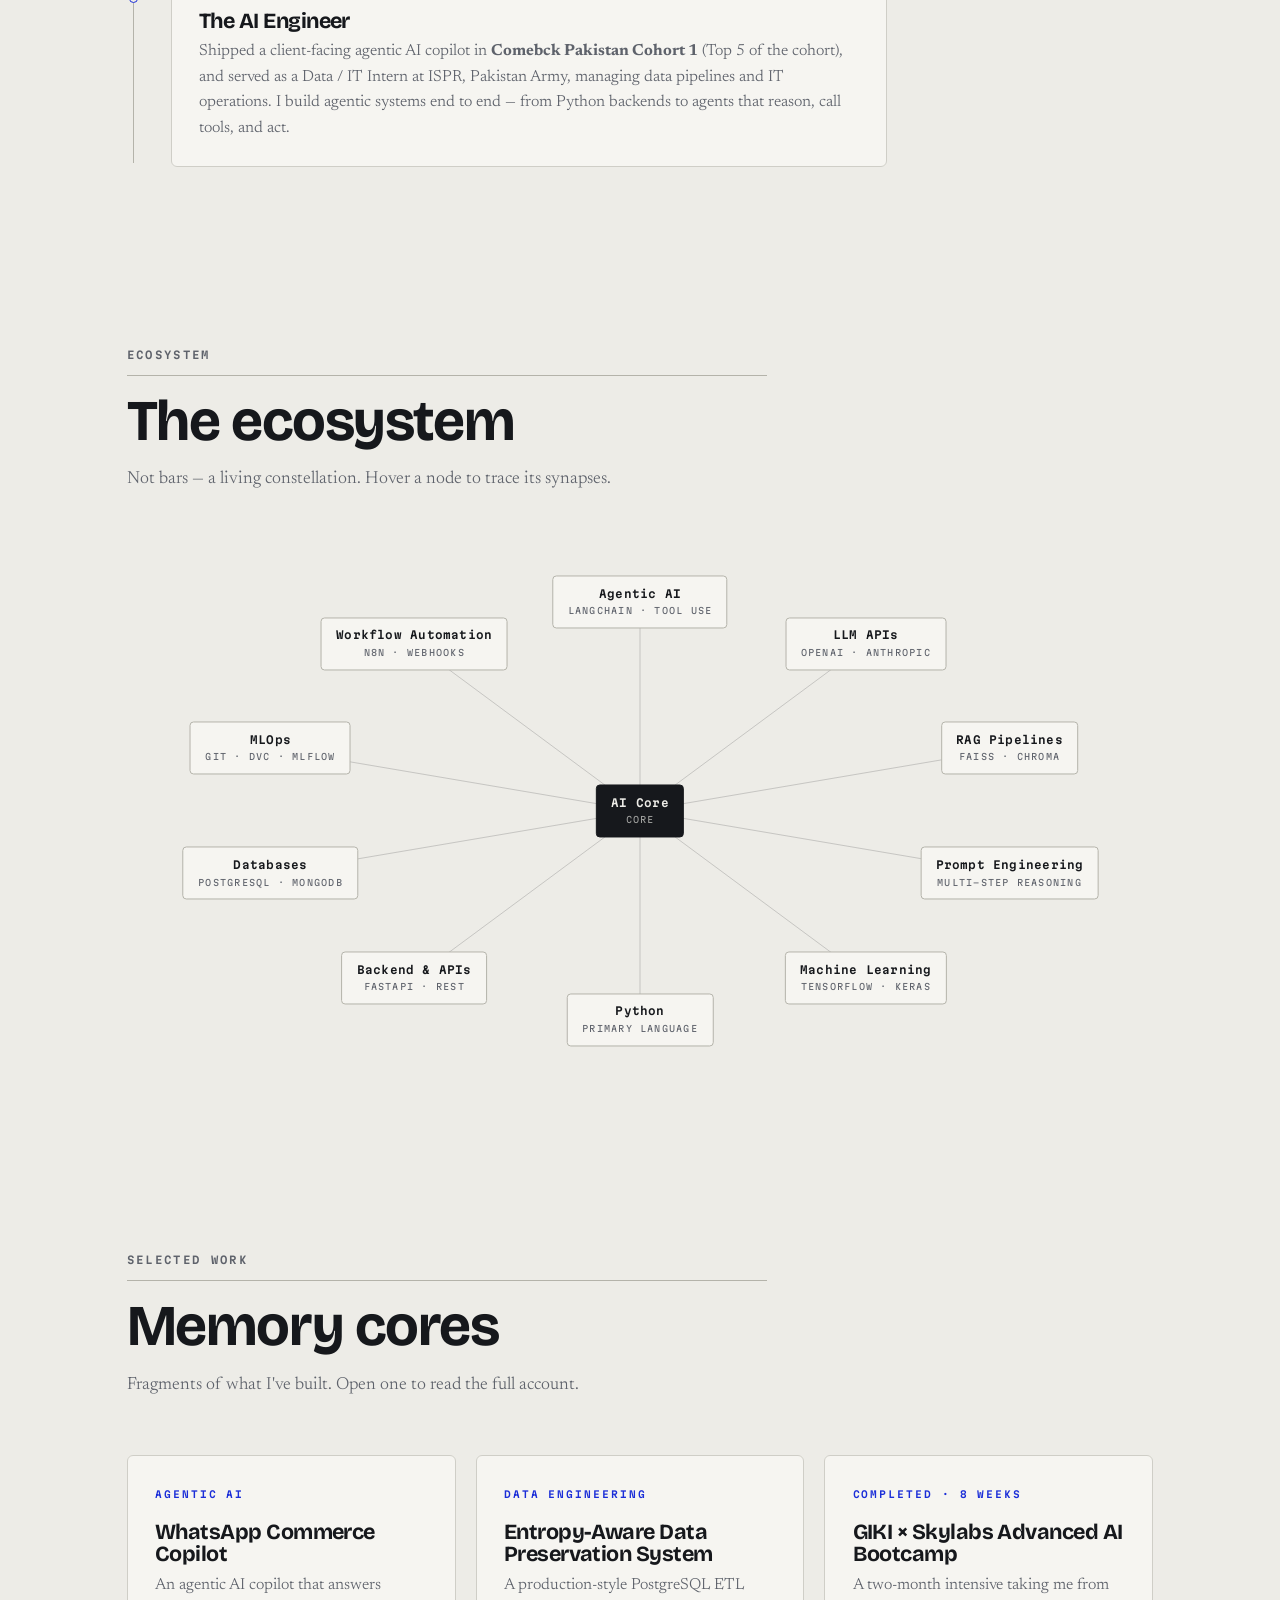
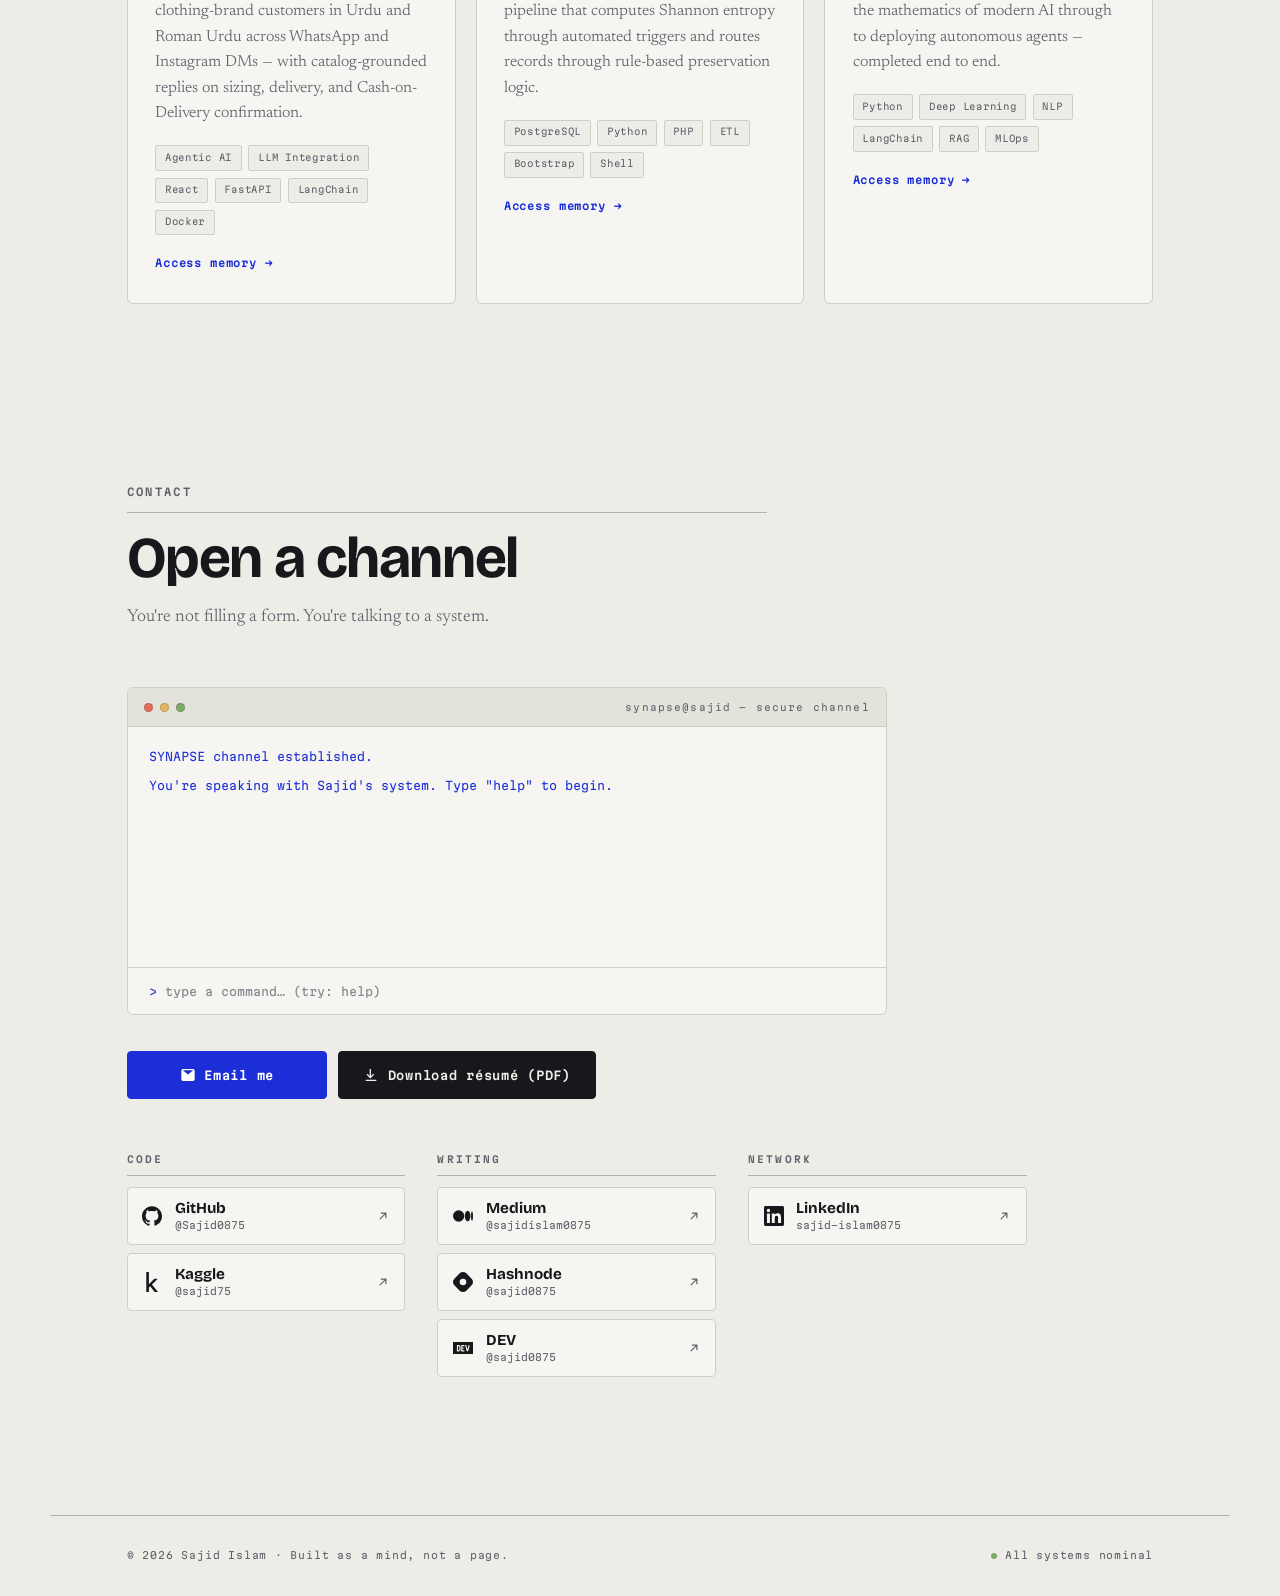
==== commit eda96542: "SEO + AI discovery: crawlable content, structured data, llms.txt, OG image" ====
--- a/index.html
+++ b/index.html
@@ -5,20 +5,132 @@
   <meta name="viewport" content="width=device-width, initial-scale=1.0" />
 
   <!-- ============ SEO ============ -->
-  <title>Sajid Islam — AI Engineer & Agentic AI Developer</title>
-  <meta name="description" content="Sajid Islam — Computer Science student, AI & Agentic AI engineer, and backend developer building AI systems that solve meaningful real-world problems." />
+  <title>Sajid Islam — AI &amp; Agentic AI Engineer | Computer Science Portfolio</title>
+  <meta name="description" content="Sajid Islam is a Computer Science undergraduate at FAST NUCES, Pakistan, building generative and agentic AI systems — LLM agents, RAG pipelines, and Python backends. See projects, skills, CV and GitHub." />
   <meta name="author" content="Sajid Islam" />
   <meta name="theme-color" content="#EDECE7" />
-  <meta name="keywords" content="Sajid Islam, AI Engineer, Agentic AI, Machine Learning, Backend Engineer, Portfolio" />
+
+  <!-- Indexing directives: allow full snippets and large image previews -->
+  <meta name="robots" content="index, follow, max-image-preview:large, max-snippet:-1, max-video-preview:-1" />
+  <!-- Canonical points at the apex, which is the URL Vercel actually serves -->
+  <link rel="canonical" href="https://sajiddev.systems/" />
 
   <!-- Open Graph / social -->
-  <meta property="og:type" content="website" />
-  <meta property="og:title" content="Sajid Islam — AI Engineer & Agentic AI Developer" />
-  <meta property="og:description" content="An award-style interactive portfolio: a mind coming online." />
-  <meta property="og:image" content="assets/images/og-cover.jpg" />
+  <meta property="og:type" content="profile" />
+  <meta property="og:site_name" content="Sajid Islam" />
+  <meta property="og:url" content="https://sajiddev.systems/" />
+  <meta property="og:locale" content="en_US" />
+  <meta property="og:title" content="Sajid Islam — AI Engineer &amp; Agentic AI Developer" />
+  <meta property="og:description" content="AI &amp; Agentic AI engineer and backend developer building AI systems that solve meaningful real-world problems." />
+  <meta property="og:image" content="https://sajiddev.systems/assets/images/og-cover.png" />
+  <meta property="og:image:type" content="image/png" />
+  <meta property="og:image:width" content="1200" />
+  <meta property="og:image:height" content="630" />
+  <meta property="og:image:alt" content="Sajid Islam — AI and Agentic AI Engineer, Computer Science undergraduate at FAST NUCES, Pakistan" />
+  <meta property="profile:first_name" content="Sajid" />
+  <meta property="profile:last_name" content="Islam" />
   <meta name="twitter:card" content="summary_large_image" />
+  <meta name="twitter:title" content="Sajid Islam — AI Engineer &amp; Agentic AI Developer" />
+  <meta name="twitter:description" content="AI &amp; Agentic AI engineer and backend developer building AI systems that solve meaningful real-world problems." />
+  <meta name="twitter:image" content="https://sajiddev.systems/assets/images/og-cover.png" />
 
   <link rel="icon" href="assets/icons/favicon.svg" type="image/svg+xml" />
+  <link rel="apple-touch-icon" href="assets/icons/apple-touch-icon.png" />
+
+  <!-- Search Console / Bing verification: paste the meta tag they give you here.
+       <meta name="google-site-verification" content="..." />
+       <meta name="msvalidate.01" content="..." /> -->
+
+  <!-- ===== Structured data: lets Google and AI agents read who you are ===== -->
+  <script type="application/ld+json">
+  {
+    "@context": "https://schema.org",
+    "@graph": [
+      {
+        "@type": "Person",
+        "@id": "https://sajiddev.systems/#person",
+        "name": "Sajid Islam",
+        "alternateName": "sajiddev",
+        "url": "https://sajiddev.systems/",
+        "jobTitle": "AI Engineering Undergraduate — Generative AI, Agentic Systems & LLM Applications",
+        "description": "AI/CS undergraduate building generative and agentic AI systems — from LLM-orchestrated RAG pipelines to a client-facing WhatsApp/Instagram AI copilot. Comfortable across the AI stack, from prompt engineering and tool-using agents to backend data pipelines.",
+        "email": "mailto:sajidislam0875@gmail.com",
+        "nationality": { "@type": "Country", "name": "Pakistan" },
+        "address": {
+          "@type": "PostalAddress",
+          "addressCountry": "PK",
+          "addressLocality": "Peshawar"
+        },
+        "knowsLanguage": ["English", "Urdu"],
+        "knowsAbout": [
+          "Agentic AI", "AI Agents", "Large Language Models", "LLM Orchestration",
+          "Retrieval-Augmented Generation", "RAG Pipelines", "Prompt Engineering",
+          "Vector Databases", "FAISS", "Chroma", "LangChain", "OpenAI API",
+          "Anthropic API", "Machine Learning", "Deep Learning", "Natural Language Processing",
+          "TensorFlow", "Keras", "Scikit-learn", "Pandas", "NumPy", "OpenCV",
+          "Python", "C++", "Java", "PHP", "JavaScript", "SQL",
+          "PostgreSQL", "MySQL", "MongoDB", "FastAPI", "ETL Pipelines",
+          "REST APIs", "n8n", "Backend Development", "Data Structures and Algorithms",
+          "Object-Oriented Programming", "System Design", "MLOps"
+        ],
+        "alumniOf": [
+          {
+            "@type": "CollegeOrUniversity",
+            "name": "FAST National University of Computing and Emerging Sciences (NUCES)",
+            "address": { "@type": "PostalAddress", "addressCountry": "PK" }
+          },
+          { "@type": "Organization", "name": "GIKI × Skylabs Advanced AI Bootcamp" }
+        ],
+        "sameAs": [
+          "https://github.com/Sajid0875",
+          "https://www.linkedin.com/in/sajid-islam0875/",
+          "https://medium.com/@sajidislam0875",
+          "https://hashnode.com/@sajid0875",
+          "https://dev.to/sajid0875",
+          "https://www.kaggle.com/sajid75"
+        ]
+      },
+      {
+        "@type": "SoftwareSourceCode",
+        "@id": "https://sajiddev.systems/#project-whatsapp-commerce-copilot",
+        "name": "WhatsApp Commerce Copilot",
+        "description": "An agentic AI copilot for Pakistani clothing-brand owners that reads customer questions in Urdu and Roman Urdu across WhatsApp and Instagram DMs and replies with catalog-grounded answers on sizing, delivery, and Cash-on-Delivery confirmation. Built in a 4-person squad and selected Top 5 of Comebck Pakistan Cohort 1.",
+        "codeRepository": "https://github.com/comebck-pakistan/cohort-1-squad-margalla/tree/main/whatsapp-commerce-copilot",
+        "programmingLanguage": ["Python", "JavaScript"],
+        "keywords": "Agentic AI, LLM integration, React, FastAPI, LangChain, Redis, Docker, WhatsApp API",
+        "author": { "@id": "https://sajiddev.systems/#person" },
+        "isPartOf": { "@id": "https://sajiddev.systems/#website" }
+      },
+      {
+        "@type": "SoftwareSourceCode",
+        "@id": "https://sajiddev.systems/#project-adaptive-data-preservation",
+        "name": "Entropy-Aware Data Preservation System",
+        "description": "A production-style PostgreSQL ETL pipeline that computes Shannon entropy via automated triggers and routes records through rule-based preservation logic across a normalized (3NF) 10+ table schema, with a real-time PHP dashboard for entropy trends and audit logs.",
+        "codeRepository": "https://github.com/Sajid0875/adaptive-data-preservation",
+        "programmingLanguage": ["PostgreSQL", "Python", "PHP"],
+        "keywords": "PostgreSQL, PL/pgSQL, ETL, Shannon entropy, database design, 3NF, PHP, Bootstrap, Shell",
+        "author": { "@id": "https://sajiddev.systems/#person" },
+        "isPartOf": { "@id": "https://sajiddev.systems/#website" }
+      },
+      {
+        "@type": "WebSite",
+        "@id": "https://sajiddev.systems/#website",
+        "url": "https://sajiddev.systems/",
+        "name": "Sajid Islam — AI Engineer & Agentic AI Developer",
+        "inLanguage": "en",
+        "publisher": { "@id": "https://sajiddev.systems/#person" }
+      },
+      {
+        "@type": "ProfilePage",
+        "@id": "https://sajiddev.systems/#profilepage",
+        "url": "https://sajiddev.systems/",
+        "name": "Sajid Islam — AI Engineer & Agentic AI Developer",
+        "isPartOf": { "@id": "https://sajiddev.systems/#website" },
+        "mainEntity": { "@id": "https://sajiddev.systems/#person" }
+      }
+    ]
+  }
+  </script>
 
   <!-- Fonts (progressive; system fallback if offline) -->
   <link rel="preconnect" href="https://fonts.googleapis.com" />
@@ -26,6 +138,9 @@
   <link href="https://fonts.googleapis.com/css2?family=Bricolage+Grotesque:opsz,wght@12..96,500..800&family=Newsreader:ital,opsz,wght@0,6..72,300..600;1,6..72,300&family=Martian+Mono:wght@400;600&display=swap" rel="stylesheet" />
 
   <link rel="stylesheet" href="css/style.css" />
+  <!-- Opt in to scroll-reveal only when JS is running, so the page is never
+       left blank for crawlers or if the script fails to load. -->
+  <script>document.documentElement.classList.add('js');</script>
 </head>
 <body>
 
@@ -68,8 +183,10 @@
           <span class="line reveal">for machines.</span>
         </h1>
         <p class="hero__sub reveal">
-          I'm <strong>Sajid Islam</strong> — AI &amp; Agentic AI engineer and backend developer.
-          My mission: build AI systems that solve
+          I'm <strong>Sajid Islam</strong> — a Computer Science undergraduate at
+          <strong>FAST NUCES, Pakistan</strong>, building generative and agentic AI systems:
+          LLM-orchestrated RAG pipelines, tool-using agents, and the Python backends
+          behind them. My mission: build AI that solves
           <em>meaningful</em> real-world problems.
         </p>
         <div class="hero__roles" id="heroRoles" aria-live="polite"></div>
@@ -92,28 +209,34 @@
       </div>
 
       <ol class="journey" id="journey">
-        <li class="journey__node reveal" data-year="Chapter 01">
+        <li class="journey__node reveal" data-year="Education">
           <div class="journey__dot"></div>
           <div class="journey__card glass">
             <h3>The Student</h3>
-            <p>A Computer Science student wired with curiosity — decoding
-            algorithms, systems, and the mathematics of intelligence.</p>
+            <p>BS Computer Science at <strong>FAST National University of Computing
+            and Emerging Sciences (NUCES)</strong>, Pakistan — Aug 2024 to expected
+            May 2028. Coursework in Artificial Intelligence, Data Structures &amp;
+            Algorithms, Database Systems, OOP, and Software Engineering.</p>
           </div>
         </li>
-        <li class="journey__node reveal" data-year="Chapter 02">
+        <li class="journey__node reveal" data-year="Training">
           <div class="journey__dot"></div>
           <div class="journey__card glass">
-            <h3>The ML Enthusiast</h3>
-            <p>Fell for machine learning — training models, chasing signal
-            through noise, turning data into understanding.</p>
+            <h3>The ML Practitioner</h3>
+            <p>Completed the <strong>GIKI × Skylabs Advanced AI Bootcamp</strong> — a
+            two-month intensive covering classical ML, deep learning and NLP, agentic
+            AI with LangChain and RAG, and MLOps tooling (Git, DVC, MLflow) end to end.</p>
           </div>
         </li>
-        <li class="journey__node reveal" data-year="Chapter 03">
+        <li class="journey__node reveal" data-year="Experience">
           <div class="journey__dot"></div>
           <div class="journey__card glass">
             <h3>The AI Engineer</h3>
-            <p>Engineering intelligent systems end-to-end — from robust
-            backends to agentic AI that can reason, plan, and act.</p>
+            <p>Shipped a client-facing agentic AI copilot in <strong>Comebck Pakistan
+            Cohort 1</strong> (Top 5 of the cohort), and served as a Data / IT Intern at
+            ISPR, Pakistan Army, managing data pipelines and IT operations. I build
+            agentic systems end to end — from Python backends to agents that reason,
+            call tools, and act.</p>
           </div>
         </li>
       </ol>
@@ -128,7 +251,19 @@
       </div>
       <div class="skills__stage">
         <canvas id="skillsCanvas" aria-hidden="true"></canvas>
-        <ul class="skills__nodes" id="skillNodes" aria-label="Skills"></ul>
+        <ul class="skills__nodes" id="skillNodes" aria-label="Technical skills">
+          <li class="skill-node hub" data-x="50" data-y="50">AI Core<small>core</small></li>
+          <li class="skill-node" data-x="50" data-y="10">Agentic AI<small>LangChain · tool use</small></li>
+          <li class="skill-node" data-x="72" data-y="18">LLM APIs<small>OpenAI · Anthropic</small></li>
+          <li class="skill-node" data-x="86" data-y="38">RAG Pipelines<small>FAISS · Chroma</small></li>
+          <li class="skill-node" data-x="86" data-y="62">Prompt Engineering<small>multi-step reasoning</small></li>
+          <li class="skill-node" data-x="72" data-y="82">Machine Learning<small>TensorFlow · Keras</small></li>
+          <li class="skill-node" data-x="50" data-y="90">Python<small>primary language</small></li>
+          <li class="skill-node" data-x="28" data-y="82">Backend &amp; APIs<small>FastAPI · REST</small></li>
+          <li class="skill-node" data-x="14" data-y="62">Databases<small>PostgreSQL · MongoDB</small></li>
+          <li class="skill-node" data-x="14" data-y="38">MLOps<small>Git · DVC · MLflow</small></li>
+          <li class="skill-node" data-x="28" data-y="18">Workflow Automation<small>n8n · webhooks</small></li>
+        </ul>
       </div>
     </section>
 
@@ -139,7 +274,48 @@
         <h2>Memory cores</h2>
         <p>Fragments of what I've built. Open one to read the full account.</p>
       </div>
-      <div class="projects__grid" id="projectGrid"></div>
+      <div class="projects__grid" id="projectGrid">
+
+        <article class="core reveal" data-repo="https://github.com/comebck-pakistan/cohort-1-squad-margalla/tree/main/whatsapp-commerce-copilot">
+          <span class="core__tag">Agentic AI</span>
+          <h3 class="core__title">WhatsApp Commerce Copilot</h3>
+          <p class="core__desc">An agentic AI copilot that answers clothing-brand customers in Urdu and Roman Urdu across WhatsApp and Instagram DMs — with catalog-grounded replies on sizing, delivery, and Cash-on-Delivery confirmation.</p>
+          <div class="core__stack"><span>Agentic AI</span><span>LLM Integration</span><span>React</span><span>FastAPI</span><span>LangChain</span><span>Docker</span></div>
+          <div class="core__long">
+            <p><strong>Problem:</strong> Pakistani clothing brands lose sales to unanswered Instagram and WhatsApp DMs, and to a 30–35% Cash-on-Delivery return rate driven by unconfirmed orders. Before building, our squad validated this on the ground — messaging 16 Pakistani clothing brands as real customers within one hour to quantify the unanswered-DM problem, then interviewing brand owners to shape the product.</p>
+            <p><strong>Solution:</strong> An agentic AI copilot that reads customer questions in Urdu and Roman Urdu across WhatsApp and Instagram DMs and replies instantly with catalog-grounded answers on sizing, delivery, and COD confirmation — with a one-tap handoff to a human and live stock management from a React dashboard.</p>
+            <p><strong>Context:</strong> Built in a 4-person squad during Comebck Pakistan Cohort 1 — an 8-week, YC-style accelerator and the first Pakistani product accelerator. Selected as a <strong>Top 5 project</strong> of the cohort.</p>
+            <p><strong>Technology:</strong> Agentic AI and LLM integration, React dashboard, Python/FastAPI backend, LangChain, Redis, and Docker for a fully containerised stack.</p>
+          </div>
+          <span class="core__open">Access memory →</span>
+        </article>
+
+        <article class="core reveal" data-repo="https://github.com/Sajid0875/adaptive-data-preservation">
+          <span class="core__tag">Data Engineering</span>
+          <h3 class="core__title">Entropy-Aware Data Preservation System</h3>
+          <p class="core__desc">A production-style PostgreSQL ETL pipeline that computes Shannon entropy through automated triggers and routes records through rule-based preservation logic.</p>
+          <div class="core__stack"><span>PostgreSQL</span><span>Python</span><span>PHP</span><span>ETL</span><span>Bootstrap</span><span>Shell</span></div>
+          <div class="core__long">
+            <p><strong>Problem:</strong> Long-lived systems accumulate state snapshots faster than they can be stored, but discarding data uniformly loses the records that actually carry information.</p>
+            <p><strong>Solution:</strong> An ETL pipeline that computes Shannon entropy for each record via automated database triggers, then routes it through rule-based preservation logic — discard, compress, preserve, or archive — across a normalized (3NF) 10+ table schema. A real-time PHP dashboard surfaces entropy trends and audit logs.</p>
+            <p><strong>Technology:</strong> PostgreSQL with PL/pgSQL functions, triggers and views; Python; PHP dashboard with Bootstrap; Shell tooling; Docker Compose for a one-command environment.</p>
+          </div>
+          <span class="core__open">Access memory →</span>
+        </article>
+
+        <article class="core reveal">
+          <span class="core__tag">Completed · 8 Weeks</span>
+          <h3 class="core__title">GIKI × Skylabs Advanced AI Bootcamp</h3>
+          <p class="core__desc">A two-month intensive taking me from the mathematics of modern AI through to deploying autonomous agents — completed end to end.</p>
+          <div class="core__stack"><span>Python</span><span>Deep Learning</span><span>NLP</span><span>LangChain</span><span>RAG</span><span>MLOps</span></div>
+          <div class="core__long">
+            <p><strong>What it covered:</strong> A two-month intensive spanning classical machine learning, deep learning and NLP, agentic AI with LangChain and RAG, and MLOps tooling (Git, DVC, MLflow) end to end.</p>
+            <p><strong>Curriculum arc:</strong> mathematical foundations for modern AI (linear algebra, calculus, probability, information theory) → NLP and transformer architectures including self-attention, BERT and GPT with hands-on fine-tuning → post-training and alignment (instruction tuning, RLHF/RLAIF, PEFT, and Chain/Tree/Graph-of-Thought reasoning) → agentic AI with ReAct, tool-using agents, memory and multi-agent orchestration, plus advanced RAG → inference and deployment (ML/LLMOps: versioning, CI/CD, serving, observability, cost and security) → a capstone building and deploying an autonomous agent system.</p>
+          </div>
+          <span class="core__open">Access memory →</span>
+        </article>
+
+      </div>
     </section>
 
     <!-- ============ CONTACT — OPEN CHANNEL ============ -->
@@ -169,7 +345,7 @@
         </a>
         <a href="assets/resume/Sajid_Islam_Resume.pdf" class="btn btn--solid" download>
           <svg class="btn__icon" viewBox="0 0 24 24" aria-hidden="true"><path d="M12 3v10.6l3.3-3.3 1.4 1.4L11 17.4 5.3 11.7l1.4-1.4L10 13.6V3h2zM4 19h16v2H4v-2z"/></svg>
-          Download résumé
+          Download résumé (PDF)
         </a>
       </div>
 
@@ -178,7 +354,7 @@
 
         <section class="channels__group">
           <h3 class="channels__label">Code</h3>
-          <a class="channel" href="https://github.com/Sajid0875" target="_blank" rel="noopener">
+          <a class="channel" href="https://github.com/Sajid0875" target="_blank" rel="me noopener">
             <svg class="channel__icon" viewBox="0 0 24 24" aria-hidden="true"><path d="M12 .297c-6.63 0-12 5.373-12 12 0 5.303 3.438 9.8 8.205 11.385.6.113.82-.258.82-.577 0-.285-.01-1.04-.015-2.04-3.338.724-4.042-1.61-4.042-1.61C4.422 18.07 3.633 17.7 3.633 17.7c-1.087-.744.084-.729.084-.729 1.205.084 1.838 1.236 1.838 1.236 1.07 1.835 2.809 1.305 3.495.998.108-.776.417-1.305.76-1.605-2.665-.3-5.466-1.332-5.466-5.93 0-1.31.465-2.38 1.235-3.22-.135-.303-.54-1.523.105-3.176 0 0 1.005-.322 3.3 1.23.96-.267 1.98-.399 3-.405 1.02.006 2.04.138 3 .405 2.28-1.552 3.285-1.23 3.285-1.23.645 1.653.24 2.873.12 3.176.765.84 1.23 1.91 1.23 3.22 0 4.61-2.805 5.625-5.475 5.92.42.36.81 1.096.81 2.22 0 1.606-.015 2.896-.015 3.286 0 .315.21.69.825.57C20.565 22.092 24 17.592 24 12.297c0-6.627-5.373-12-12-12"/></svg>
             <span class="channel__text">
               <span class="channel__name">GitHub</span>
@@ -186,11 +362,19 @@
             </span>
             <svg class="channel__arrow" viewBox="0 0 24 24" aria-hidden="true"><path d="M7 17L17 7M17 7H9M17 7v8"/></svg>
           </a>
+          <a class="channel" href="https://www.kaggle.com/sajid75" target="_blank" rel="me noopener">
+            <svg class="channel__icon" viewBox="0 0 24 24" aria-hidden="true"><path d="M18.825 23.859c-.022.092-.117.141-.281.141h-3.139c-.187 0-.351-.082-.492-.248l-5.178-6.589-1.448 1.374v5.111c0 .235-.117.352-.351.352H5.505c-.236 0-.354-.117-.354-.352V.353c0-.234.118-.353.354-.353h2.431c.234 0 .351.119.351.353v14.343l6.203-6.272c.165-.165.33-.246.495-.246h3.239c.144 0 .236.06.285.18.046.149.034.255-.036.315l-6.555 6.344 6.836 8.507c.095.104.117.208.07.335"/></svg>
+            <span class="channel__text">
+              <span class="channel__name">Kaggle</span>
+              <span class="channel__handle">@sajid75</span>
+            </span>
+            <svg class="channel__arrow" viewBox="0 0 24 24" aria-hidden="true"><path d="M7 17L17 7M17 7H9M17 7v8"/></svg>
+          </a>
         </section>
 
         <section class="channels__group">
           <h3 class="channels__label">Writing</h3>
-          <a class="channel" href="https://medium.com/@sajidislam0875" target="_blank" rel="noopener">
+          <a class="channel" href="https://medium.com/@sajidislam0875" target="_blank" rel="me noopener">
             <svg class="channel__icon" viewBox="0 0 24 24" aria-hidden="true"><path d="M13.54 12a6.8 6.8 0 01-6.77 6.82A6.8 6.8 0 010 12a6.8 6.8 0 016.77-6.82A6.8 6.8 0 0113.54 12zM20.96 12c0 3.54-1.51 6.42-3.38 6.42-1.87 0-3.39-2.88-3.39-6.42s1.52-6.42 3.39-6.42 3.38 2.88 3.38 6.42M24 12c0 3.17-.53 5.75-1.19 5.75-.66 0-1.19-2.58-1.19-5.75s.53-5.75 1.19-5.75C23.47 6.25 24 8.83 24 12z"/></svg>
             <span class="channel__text">
               <span class="channel__name">Medium</span>
@@ -198,7 +382,7 @@
             </span>
             <svg class="channel__arrow" viewBox="0 0 24 24" aria-hidden="true"><path d="M7 17L17 7M17 7H9M17 7v8"/></svg>
           </a>
-          <a class="channel" href="https://hashnode.com/@sajid0875" target="_blank" rel="noopener">
+          <a class="channel" href="https://hashnode.com/@sajid0875" target="_blank" rel="me noopener">
             <svg class="channel__icon" viewBox="0 0 24 24" aria-hidden="true"><path d="M22.351 8.019l-6.37-6.37a5.63 5.63 0 00-7.962 0l-6.37 6.37a5.63 5.63 0 000 7.962l6.37 6.37a5.63 5.63 0 007.962 0l6.37-6.37a5.63 5.63 0 000-7.962zM12 15.953a3.953 3.953 0 110-7.906 3.953 3.953 0 010 7.906z"/></svg>
             <span class="channel__text">
               <span class="channel__name">Hashnode</span>
@@ -206,7 +390,7 @@
             </span>
             <svg class="channel__arrow" viewBox="0 0 24 24" aria-hidden="true"><path d="M7 17L17 7M17 7H9M17 7v8"/></svg>
           </a>
-          <a class="channel" href="https://dev.to/sajid0875" target="_blank" rel="noopener">
+          <a class="channel" href="https://dev.to/sajid0875" target="_blank" rel="me noopener">
             <svg class="channel__icon" viewBox="0 0 24 24" aria-hidden="true"><path d="M7.42 10.05c-.18-.16-.46-.23-.84-.23H6l.02 2.44.04 2.45.56-.02c.41 0 .63-.07.83-.26.24-.24.26-.36.26-2.2 0-1.91-.02-1.96-.29-2.18zM0 4.94v14.12h24V4.94H0zM8.56 15.3c-.44.58-1.06.77-2.53.77H4.71V8.53h1.4c1.67 0 2.16.18 2.6.9.27.43.29.6.32 2.57.05 2.23-.02 2.73-.47 3.3zm5.09-5.47h-2.47v1.77h1.52v1.28l-.72.04-.75.03v1.77l1.22.03 1.2.04v1.28h-1.6c-1.53 0-1.6-.01-1.87-.3l-.3-.28v-3.16c0-3.02.01-3.18.25-3.48.23-.31.25-.31 1.88-.31h1.64v1.3zm4.68 5.45c-.17.43-.64.79-1 .79-.18 0-.45-.15-.67-.39-.32-.32-.45-.63-.82-2.08l-.9-3.39-.45-1.67h.76c.4 0 .75.02.75.05 0 .06 1.16 4.54 1.26 4.83.04.15.32-.7.73-2.3l.66-2.52.74-.04c.4-.02.73 0 .73.04 0 .14-1.67 6.38-1.8 6.68z"/></svg>
             <span class="channel__text">
               <span class="channel__name">DEV</span>
@@ -218,7 +402,7 @@
 
         <section class="channels__group">
           <h3 class="channels__label">Network</h3>
-          <a class="channel" href="https://www.linkedin.com/in/sajid-islam0875/" target="_blank" rel="noopener">
+          <a class="channel" href="https://www.linkedin.com/in/sajid-islam0875/" target="_blank" rel="me noopener">
             <svg class="channel__icon" viewBox="0 0 24 24" aria-hidden="true"><path d="M20.447 20.452h-3.554v-5.569c0-1.328-.027-3.037-1.852-3.037-1.853 0-2.136 1.445-2.136 2.939v5.667H9.351V9h3.414v1.561h.046c.477-.9 1.637-1.85 3.37-1.85 3.601 0 4.267 2.37 4.267 5.455v6.286zM5.337 7.433a2.062 2.062 0 01-2.063-2.065 2.064 2.064 0 112.063 2.065zm1.782 13.019H3.555V9h3.564v11.452zM22.225 0H1.771C.792 0 0 .774 0 1.729v20.542C0 23.227.792 24 1.771 24h20.451C23.2 24 24 23.227 24 22.271V1.729C24 .774 23.2 0 22.222 0h.003z"/></svg>
             <span class="channel__text">
               <span class="channel__name">LinkedIn</span>
--- a/css/style.css
+++ b/css/style.css
@@ -443,9 +443,15 @@
   display: inline-flex; /* keep it left-aligned on its own line */
 }
 
-/* ---------- Reveal on scroll ---------- */
-.reveal { opacity: 0; transform: translateY(16px); transition: opacity 0.6s var(--ease), transform 0.6s var(--ease); }
-.reveal.in { opacity: 1; transform: none; }
+/* Full project write-up lives in the card markup so crawlers and AI agents can
+   read it; it is presented to people in the detail modal on click. */
+.core__long { display: none; }
+
+/* ---------- Reveal on scroll ----------
+   Gated behind `.js` so content is visible by default: crawlers and any visitor
+   whose JavaScript fails still get the full page instead of a blank one. */
+.js .reveal { opacity: 0; transform: translateY(16px); transition: opacity 0.6s var(--ease), transform 0.6s var(--ease); }
+.js .reveal.in { opacity: 1; transform: none; }
 
 /* ---------- Responsive ---------- */
 @media (max-width: 980px) {
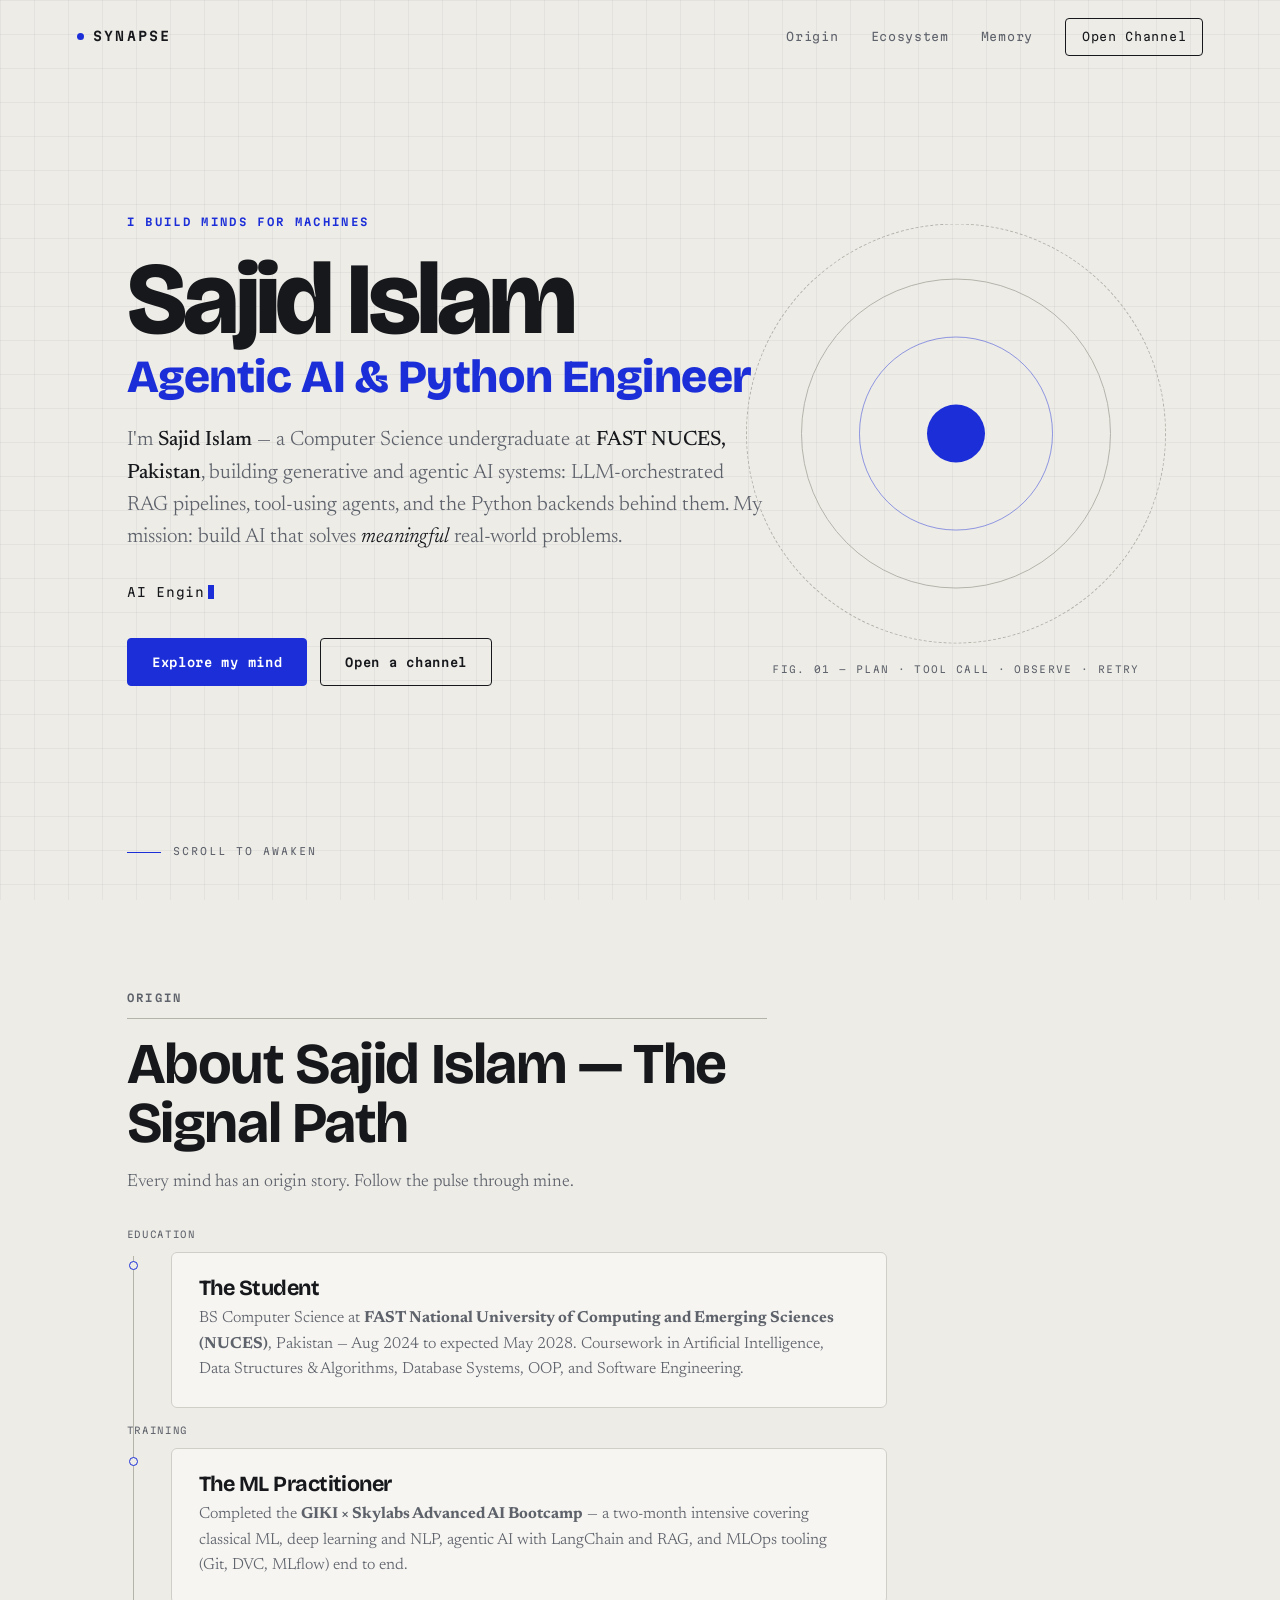
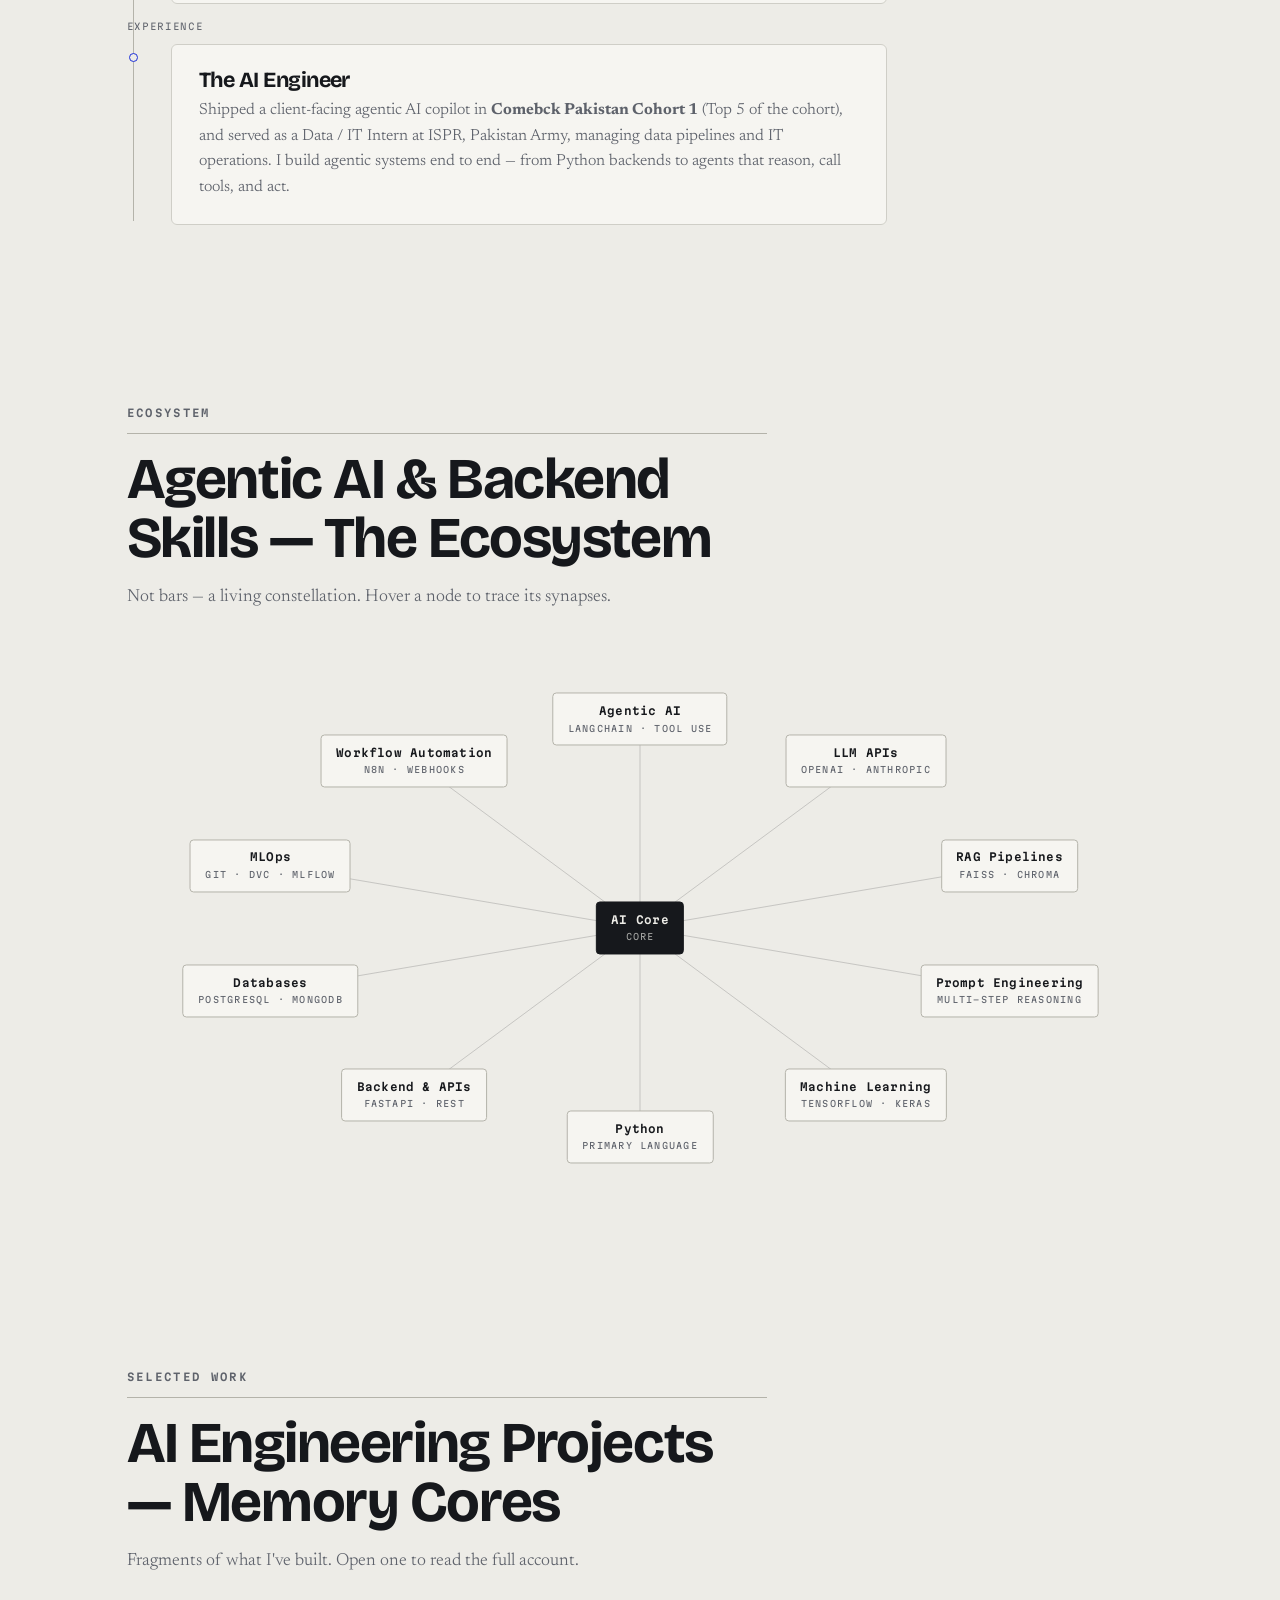
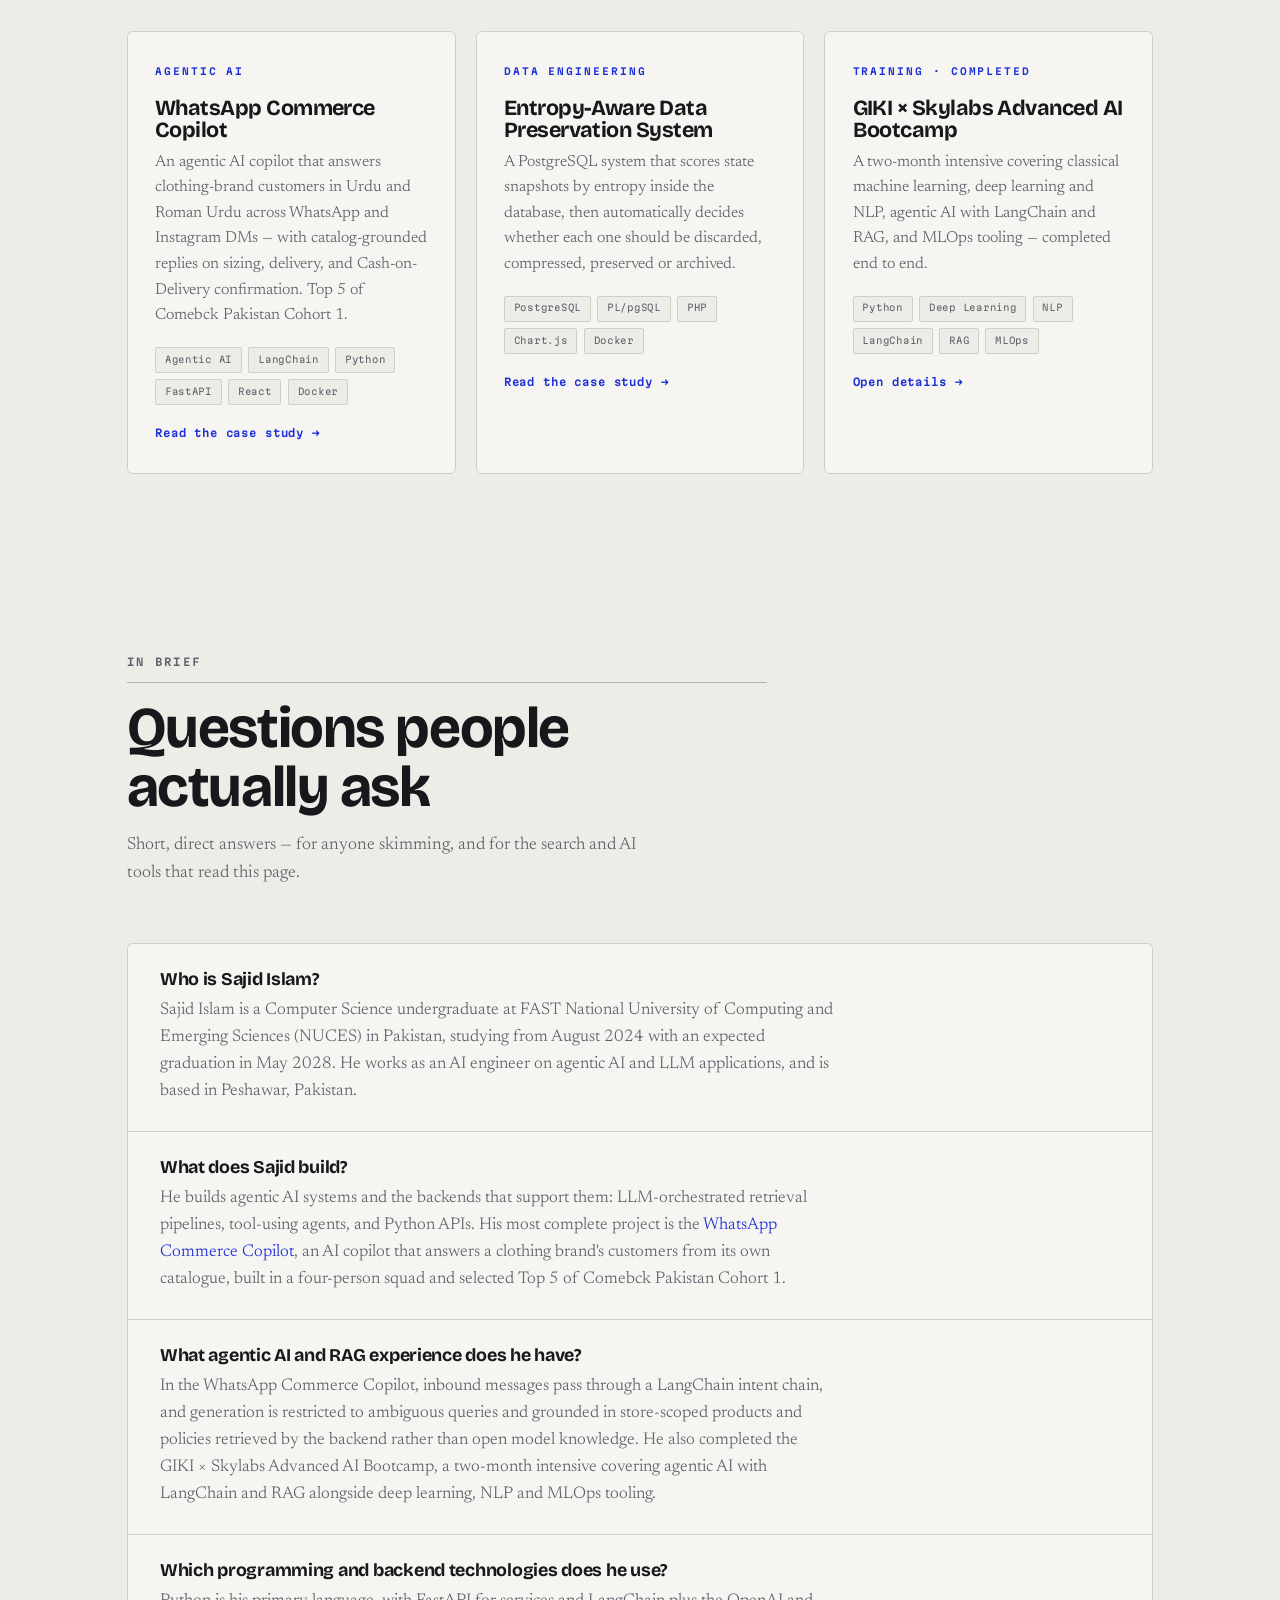
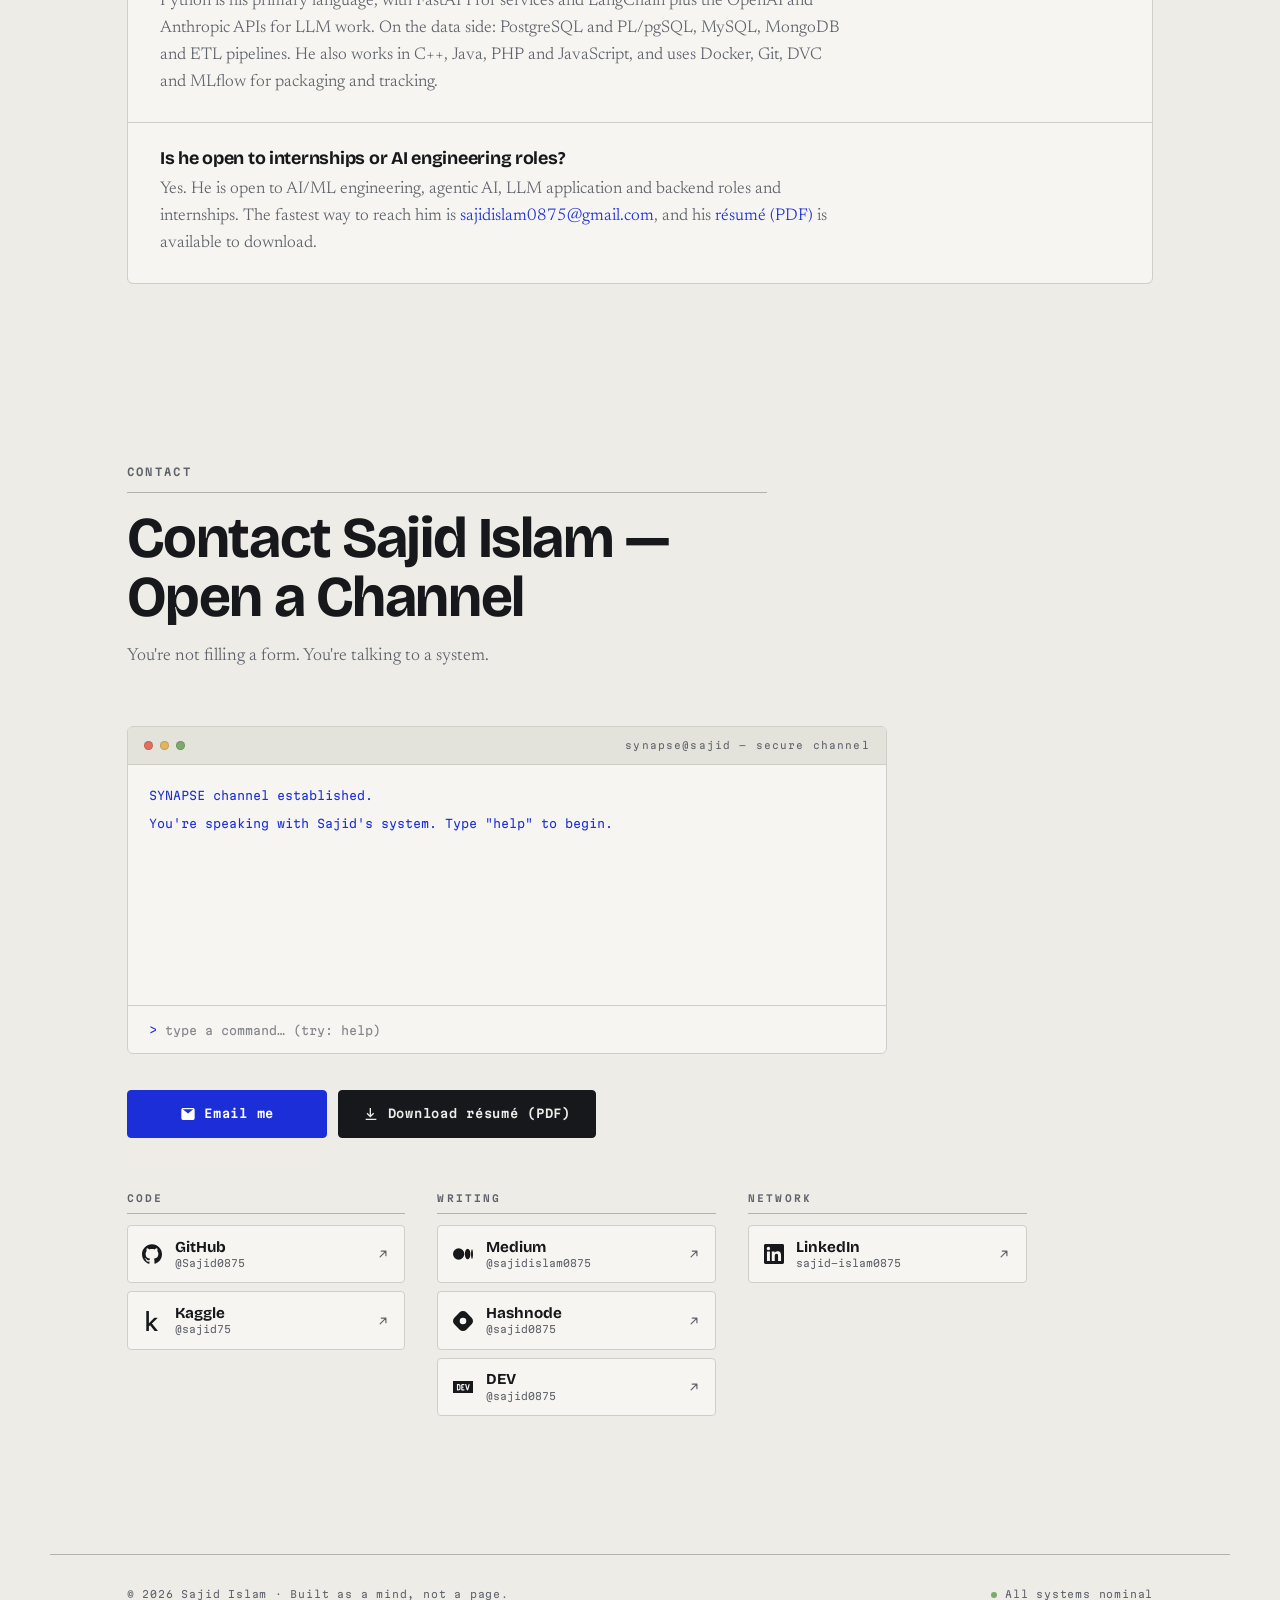
==== commit 5df25099: "Case-study pages, name-led H1, direct answers, verified claims" ====
--- a/index.html
+++ b/index.html
@@ -5,8 +5,8 @@
   <meta name="viewport" content="width=device-width, initial-scale=1.0" />
 
   <!-- ============ SEO ============ -->
-  <title>Sajid Islam — AI &amp; Agentic AI Engineer | Computer Science Portfolio</title>
-  <meta name="description" content="Sajid Islam is a Computer Science undergraduate at FAST NUCES, Pakistan, building generative and agentic AI systems — LLM agents, RAG pipelines, and Python backends. See projects, skills, CV and GitHub." />
+  <title>Sajid Islam — Agentic AI &amp; Python Engineer | Portfolio</title>
+  <meta name="description" content="Sajid Islam is a Computer Science undergraduate at FAST NUCES, Pakistan, building agentic AI systems, RAG pipelines and Python backends. See projects and CV." />
   <meta name="author" content="Sajid Islam" />
   <meta name="theme-color" content="#EDECE7" />
 
@@ -20,8 +20,8 @@
   <meta property="og:site_name" content="Sajid Islam" />
   <meta property="og:url" content="https://sajiddev.systems/" />
   <meta property="og:locale" content="en_US" />
-  <meta property="og:title" content="Sajid Islam — AI Engineer &amp; Agentic AI Developer" />
-  <meta property="og:description" content="AI &amp; Agentic AI engineer and backend developer building AI systems that solve meaningful real-world problems." />
+  <meta property="og:title" content="Sajid Islam — Agentic AI &amp; Python Engineer" />
+  <meta property="og:description" content="Computer Science undergraduate at FAST NUCES, Pakistan, building agentic AI systems, RAG pipelines and Python backends." />
   <meta property="og:image" content="https://sajiddev.systems/assets/images/og-cover.png" />
   <meta property="og:image:type" content="image/png" />
   <meta property="og:image:width" content="1200" />
@@ -30,8 +30,8 @@
   <meta property="profile:first_name" content="Sajid" />
   <meta property="profile:last_name" content="Islam" />
   <meta name="twitter:card" content="summary_large_image" />
-  <meta name="twitter:title" content="Sajid Islam — AI Engineer &amp; Agentic AI Developer" />
-  <meta name="twitter:description" content="AI &amp; Agentic AI engineer and backend developer building AI systems that solve meaningful real-world problems." />
+  <meta name="twitter:title" content="Sajid Islam — Agentic AI &amp; Python Engineer" />
+  <meta name="twitter:description" content="Computer Science undergraduate at FAST NUCES, Pakistan, building agentic AI systems, RAG pipelines and Python backends." />
   <meta name="twitter:image" content="https://sajiddev.systems/assets/images/og-cover.png" />
 
   <link rel="icon" href="assets/icons/favicon.svg" type="image/svg+xml" />
@@ -52,35 +52,82 @@
         "name": "Sajid Islam",
         "alternateName": "sajiddev",
         "url": "https://sajiddev.systems/",
-        "jobTitle": "AI Engineering Undergraduate — Generative AI, Agentic Systems & LLM Applications",
-        "description": "AI/CS undergraduate building generative and agentic AI systems — from LLM-orchestrated RAG pipelines to a client-facing WhatsApp/Instagram AI copilot. Comfortable across the AI stack, from prompt engineering and tool-using agents to backend data pipelines.",
+        "mainEntityOfPage": {
+          "@id": "https://sajiddev.systems/#profilepage"
+        },
+        "jobTitle": "Agentic AI & Python Engineer",
+        "description": "Computer Science undergraduate at FAST NUCES, Pakistan, building agentic AI systems — LLM-orchestrated retrieval pipelines, tool-using agents, and the Python backends behind them.",
         "email": "mailto:sajidislam0875@gmail.com",
-        "nationality": { "@type": "Country", "name": "Pakistan" },
+        "nationality": {
+          "@type": "Country",
+          "name": "Pakistan"
+        },
         "address": {
           "@type": "PostalAddress",
           "addressCountry": "PK",
           "addressLocality": "Peshawar"
         },
-        "knowsLanguage": ["English", "Urdu"],
+        "knowsLanguage": [
+          "English",
+          "Urdu"
+        ],
         "knowsAbout": [
-          "Agentic AI", "AI Agents", "Large Language Models", "LLM Orchestration",
-          "Retrieval-Augmented Generation", "RAG Pipelines", "Prompt Engineering",
-          "Vector Databases", "FAISS", "Chroma", "LangChain", "OpenAI API",
-          "Anthropic API", "Machine Learning", "Deep Learning", "Natural Language Processing",
-          "TensorFlow", "Keras", "Scikit-learn", "Pandas", "NumPy", "OpenCV",
-          "Python", "C++", "Java", "PHP", "JavaScript", "SQL",
-          "PostgreSQL", "MySQL", "MongoDB", "FastAPI", "ETL Pipelines",
-          "REST APIs", "n8n", "Backend Development", "Data Structures and Algorithms",
-          "Object-Oriented Programming", "System Design", "MLOps"
+          "Agentic AI",
+          "AI Agents",
+          "Large Language Models",
+          "LLM Orchestration",
+          "Retrieval-Augmented Generation",
+          "RAG Pipelines",
+          "Prompt Engineering",
+          "Vector Databases",
+          "FAISS",
+          "Chroma",
+          "LangChain",
+          "OpenAI API",
+          "Anthropic API",
+          "Machine Learning",
+          "Deep Learning",
+          "Natural Language Processing",
+          "TensorFlow",
+          "Keras",
+          "Scikit-learn",
+          "Pandas",
+          "NumPy",
+          "OpenCV",
+          "Python",
+          "C++",
+          "Java",
+          "PHP",
+          "JavaScript",
+          "SQL",
+          "PL/pgSQL",
+          "PostgreSQL",
+          "MySQL",
+          "MongoDB",
+          "FastAPI",
+          "ETL Pipelines",
+          "REST APIs",
+          "Backend Development",
+          "Data Structures and Algorithms",
+          "Object-Oriented Programming",
+          "System Design",
+          "MLOps",
+          "Docker"
         ],
         "alumniOf": [
           {
             "@type": "CollegeOrUniversity",
             "name": "FAST National University of Computing and Emerging Sciences (NUCES)",
-            "address": { "@type": "PostalAddress", "addressCountry": "PK" }
-          },
-          { "@type": "Organization", "name": "GIKI × Skylabs Advanced AI Bootcamp" }
+            "address": {
+              "@type": "PostalAddress",
+              "addressCountry": "PK"
+            }
+          }
         ],
+        "seeks": {
+          "@type": "Demand",
+          "name": "AI engineering, agentic AI and backend internships and roles"
+        },
         "sameAs": [
           "https://github.com/Sajid0875",
           "https://www.linkedin.com/in/sajid-islam0875/",
@@ -94,39 +141,85 @@
         "@type": "SoftwareSourceCode",
         "@id": "https://sajiddev.systems/#project-whatsapp-commerce-copilot",
         "name": "WhatsApp Commerce Copilot",
-        "description": "An agentic AI copilot for Pakistani clothing-brand owners that reads customer questions in Urdu and Roman Urdu across WhatsApp and Instagram DMs and replies with catalog-grounded answers on sizing, delivery, and Cash-on-Delivery confirmation. Built in a 4-person squad and selected Top 5 of Comebck Pakistan Cohort 1.",
+        "description": "An AI-powered WhatsApp commerce platform with a React dashboard, Python/FastAPI backend and the Evolution API gateway. AI auto-replies answer catalogue questions from store-scoped products retrieved by the backend, with a one-click Human Mode handoff and live stock management. Built by a four-person squad in Comebck Pakistan Cohort 1 and selected Top 5 of the cohort.",
+        "url": "https://sajiddev.systems/projects/whatsapp-commerce-copilot/",
+        "mainEntityOfPage": {
+          "@type": "WebPage",
+          "@id": "https://sajiddev.systems/projects/whatsapp-commerce-copilot/"
+        },
         "codeRepository": "https://github.com/comebck-pakistan/cohort-1-squad-margalla/tree/main/whatsapp-commerce-copilot",
-        "programmingLanguage": ["Python", "JavaScript"],
-        "keywords": "Agentic AI, LLM integration, React, FastAPI, LangChain, Redis, Docker, WhatsApp API",
-        "author": { "@id": "https://sajiddev.systems/#person" },
-        "isPartOf": { "@id": "https://sajiddev.systems/#website" }
+        "programmingLanguage": [
+          "Python",
+          "JavaScript"
+        ],
+        "runtimePlatform": "Docker",
+        "inLanguage": "en",
+        "keywords": "agentic AI, LLM integration, LangChain, retrieval grounding, React, FastAPI, Redis, Docker",
+        "author": {
+          "@id": "https://sajiddev.systems/#person"
+        },
+        "isPartOf": {
+          "@id": "https://sajiddev.systems/#website"
+        }
       },
       {
         "@type": "SoftwareSourceCode",
         "@id": "https://sajiddev.systems/#project-adaptive-data-preservation",
         "name": "Entropy-Aware Data Preservation System",
-        "description": "A production-style PostgreSQL ETL pipeline that computes Shannon entropy via automated triggers and routes records through rule-based preservation logic across a normalized (3NF) 10+ table schema, with a real-time PHP dashboard for entropy trends and audit logs.",
+        "description": "A PostgreSQL system that tracks state snapshots, records state changes, computes an entropy score per snapshot with in-database PL/pgSQL functions, and automatically recommends whether each snapshot should be discarded, compressed, preserved or archived — with integrity checks, audit logs, snapshot comparison and export through a PHP web interface. A three-person university DBMS project.",
+        "url": "https://sajiddev.systems/projects/entropy-aware-data-preservation/",
+        "mainEntityOfPage": {
+          "@type": "WebPage",
+          "@id": "https://sajiddev.systems/projects/entropy-aware-data-preservation/"
+        },
         "codeRepository": "https://github.com/Sajid0875/adaptive-data-preservation",
-        "programmingLanguage": ["PostgreSQL", "Python", "PHP"],
-        "keywords": "PostgreSQL, PL/pgSQL, ETL, Shannon entropy, database design, 3NF, PHP, Bootstrap, Shell",
-        "author": { "@id": "https://sajiddev.systems/#person" },
-        "isPartOf": { "@id": "https://sajiddev.systems/#website" }
+        "programmingLanguage": [
+          "PL/pgSQL",
+          "PHP",
+          "SQL",
+          "JavaScript"
+        ],
+        "inLanguage": "en",
+        "keywords": "PostgreSQL, PL/pgSQL, database triggers, entropy scoring, data preservation, audit logging, Chart.js, PHP",
+        "author": {
+          "@id": "https://sajiddev.systems/#person"
+        },
+        "isPartOf": {
+          "@id": "https://sajiddev.systems/#website"
+        }
       },
       {
         "@type": "WebSite",
         "@id": "https://sajiddev.systems/#website",
         "url": "https://sajiddev.systems/",
-        "name": "Sajid Islam — AI Engineer & Agentic AI Developer",
+        "name": "Sajid Islam — Agentic AI & Python Engineer",
         "inLanguage": "en",
-        "publisher": { "@id": "https://sajiddev.systems/#person" }
+        "publisher": {
+          "@id": "https://sajiddev.systems/#person"
+        }
       },
       {
         "@type": "ProfilePage",
         "@id": "https://sajiddev.systems/#profilepage",
         "url": "https://sajiddev.systems/",
-        "name": "Sajid Islam — AI Engineer & Agentic AI Developer",
-        "isPartOf": { "@id": "https://sajiddev.systems/#website" },
-        "mainEntity": { "@id": "https://sajiddev.systems/#person" }
+        "name": "Sajid Islam — Agentic AI & Python Engineer",
+        "isPartOf": {
+          "@id": "https://sajiddev.systems/#website"
+        },
+        "about": {
+          "@id": "https://sajiddev.systems/#person"
+        },
+        "mainEntity": {
+          "@id": "https://sajiddev.systems/#person"
+        },
+        "hasPart": [
+          {
+            "@id": "https://sajiddev.systems/#project-whatsapp-commerce-copilot"
+          },
+          {
+            "@id": "https://sajiddev.systems/#project-adaptive-data-preservation"
+          }
+        ]
       }
     ]
   }
@@ -177,10 +270,10 @@
         <figcaption>Fig. 01 — plan · tool call · observe · retry</figcaption>
       </figure>
       <div class="hero__content">
-        <p class="eyebrow reveal">SYSTEM ONLINE · v2.0</p>
+        <p class="eyebrow reveal">I build minds for machines</p>
         <h1 class="hero__title">
-          <span class="line reveal">I build minds</span>
-          <span class="line reveal">for machines.</span>
+          <span class="line reveal">Sajid Islam</span>
+          <span class="line line--role reveal">Agentic AI &amp; Python Engineer</span>
         </h1>
         <p class="hero__sub reveal">
           I'm <strong>Sajid Islam</strong> — a Computer Science undergraduate at
@@ -195,7 +288,7 @@
           <a href="#contact" class="btn btn--ghost">Open a channel</a>
         </div>
       </div>
-      <a href="#about" class="hero__scroll" aria-label="Scroll down">
+      <a href="#about" class="hero__scroll">
         <span></span> scroll to awaken
       </a>
     </section>
@@ -204,7 +297,7 @@
     <section class="about" id="about">
       <div class="section-head reveal">
         <span class="section-index">Origin</span>
-        <h2>The signal path</h2>
+        <h2>About Sajid Islam — The Signal Path</h2>
         <p>Every mind has an origin story. Follow the pulse through mine.</p>
       </div>
 
@@ -246,7 +339,7 @@
     <section class="skills" id="skills">
       <div class="section-head reveal">
         <span class="section-index">Ecosystem</span>
-        <h2>The ecosystem</h2>
+        <h2>Agentic AI &amp; Backend Skills — The Ecosystem</h2>
         <p>Not bars — a living constellation. Hover a node to trace its synapses.</p>
       </div>
       <div class="skills__stage">
@@ -271,50 +364,92 @@
     <section class="projects" id="projects">
       <div class="section-head reveal">
         <span class="section-index">Selected work</span>
-        <h2>Memory cores</h2>
+        <h2>AI Engineering Projects — Memory Cores</h2>
         <p>Fragments of what I've built. Open one to read the full account.</p>
       </div>
       <div class="projects__grid" id="projectGrid">
 
-        <article class="core reveal" data-repo="https://github.com/comebck-pakistan/cohort-1-squad-margalla/tree/main/whatsapp-commerce-copilot">
+        <article class="core reveal">
           <span class="core__tag">Agentic AI</span>
-          <h3 class="core__title">WhatsApp Commerce Copilot</h3>
-          <p class="core__desc">An agentic AI copilot that answers clothing-brand customers in Urdu and Roman Urdu across WhatsApp and Instagram DMs — with catalog-grounded replies on sizing, delivery, and Cash-on-Delivery confirmation.</p>
-          <div class="core__stack"><span>Agentic AI</span><span>LLM Integration</span><span>React</span><span>FastAPI</span><span>LangChain</span><span>Docker</span></div>
-          <div class="core__long">
-            <p><strong>Problem:</strong> Pakistani clothing brands lose sales to unanswered Instagram and WhatsApp DMs, and to a 30–35% Cash-on-Delivery return rate driven by unconfirmed orders. Before building, our squad validated this on the ground — messaging 16 Pakistani clothing brands as real customers within one hour to quantify the unanswered-DM problem, then interviewing brand owners to shape the product.</p>
-            <p><strong>Solution:</strong> An agentic AI copilot that reads customer questions in Urdu and Roman Urdu across WhatsApp and Instagram DMs and replies instantly with catalog-grounded answers on sizing, delivery, and COD confirmation — with a one-tap handoff to a human and live stock management from a React dashboard.</p>
-            <p><strong>Context:</strong> Built in a 4-person squad during Comebck Pakistan Cohort 1 — an 8-week, YC-style accelerator and the first Pakistani product accelerator. Selected as a <strong>Top 5 project</strong> of the cohort.</p>
-            <p><strong>Technology:</strong> Agentic AI and LLM integration, React dashboard, Python/FastAPI backend, LangChain, Redis, and Docker for a fully containerised stack.</p>
-          </div>
-          <span class="core__open">Access memory →</span>
-        </article>
-
-        <article class="core reveal" data-repo="https://github.com/Sajid0875/adaptive-data-preservation">
+          <h3 class="core__title"><a href="/projects/whatsapp-commerce-copilot/">WhatsApp Commerce Copilot</a></h3>
+          <p class="core__desc">An agentic AI copilot that answers clothing-brand customers in Urdu and Roman Urdu across WhatsApp and Instagram DMs — with catalog-grounded replies on sizing, delivery, and Cash-on-Delivery confirmation. Top 5 of Comebck Pakistan Cohort 1.</p>
+          <div class="core__stack"><span>Agentic AI</span><span>LangChain</span><span>Python</span><span>FastAPI</span><span>React</span><span>Docker</span></div>
+          <a class="core__open" href="/projects/whatsapp-commerce-copilot/">Read the case study →</a>
+        </article>
+
+        <article class="core reveal">
           <span class="core__tag">Data Engineering</span>
-          <h3 class="core__title">Entropy-Aware Data Preservation System</h3>
-          <p class="core__desc">A production-style PostgreSQL ETL pipeline that computes Shannon entropy through automated triggers and routes records through rule-based preservation logic.</p>
-          <div class="core__stack"><span>PostgreSQL</span><span>Python</span><span>PHP</span><span>ETL</span><span>Bootstrap</span><span>Shell</span></div>
-          <div class="core__long">
-            <p><strong>Problem:</strong> Long-lived systems accumulate state snapshots faster than they can be stored, but discarding data uniformly loses the records that actually carry information.</p>
-            <p><strong>Solution:</strong> An ETL pipeline that computes Shannon entropy for each record via automated database triggers, then routes it through rule-based preservation logic — discard, compress, preserve, or archive — across a normalized (3NF) 10+ table schema. A real-time PHP dashboard surfaces entropy trends and audit logs.</p>
-            <p><strong>Technology:</strong> PostgreSQL with PL/pgSQL functions, triggers and views; Python; PHP dashboard with Bootstrap; Shell tooling; Docker Compose for a one-command environment.</p>
-          </div>
-          <span class="core__open">Access memory →</span>
+          <h3 class="core__title"><a href="/projects/entropy-aware-data-preservation/">Entropy-Aware Data Preservation System</a></h3>
+          <p class="core__desc">A PostgreSQL system that scores state snapshots by entropy inside the database, then automatically decides whether each one should be discarded, compressed, preserved or archived.</p>
+          <div class="core__stack"><span>PostgreSQL</span><span>PL/pgSQL</span><span>PHP</span><span>Chart.js</span><span>Docker</span></div>
+          <a class="core__open" href="/projects/entropy-aware-data-preservation/">Read the case study →</a>
         </article>
 
         <article class="core reveal">
-          <span class="core__tag">Completed · 8 Weeks</span>
-          <h3 class="core__title">GIKI × Skylabs Advanced AI Bootcamp</h3>
-          <p class="core__desc">A two-month intensive taking me from the mathematics of modern AI through to deploying autonomous agents — completed end to end.</p>
+          <span class="core__tag">Training · Completed</span>
+          <h3 class="core__title">GIKI &times; Skylabs Advanced AI Bootcamp</h3>
+          <p class="core__desc">A two-month intensive covering classical machine learning, deep learning and NLP, agentic AI with LangChain and RAG, and MLOps tooling — completed end to end.</p>
           <div class="core__stack"><span>Python</span><span>Deep Learning</span><span>NLP</span><span>LangChain</span><span>RAG</span><span>MLOps</span></div>
           <div class="core__long">
             <p><strong>What it covered:</strong> A two-month intensive spanning classical machine learning, deep learning and NLP, agentic AI with LangChain and RAG, and MLOps tooling (Git, DVC, MLflow) end to end.</p>
-            <p><strong>Curriculum arc:</strong> mathematical foundations for modern AI (linear algebra, calculus, probability, information theory) → NLP and transformer architectures including self-attention, BERT and GPT with hands-on fine-tuning → post-training and alignment (instruction tuning, RLHF/RLAIF, PEFT, and Chain/Tree/Graph-of-Thought reasoning) → agentic AI with ReAct, tool-using agents, memory and multi-agent orchestration, plus advanced RAG → inference and deployment (ML/LLMOps: versioning, CI/CD, serving, observability, cost and security) → a capstone building and deploying an autonomous agent system.</p>
+            <p><strong>Curriculum arc:</strong> mathematical foundations for modern AI (linear algebra, calculus, probability, information theory) &rarr; NLP and transformer architectures including self-attention, BERT and GPT with hands-on fine-tuning &rarr; post-training and alignment (instruction tuning, RLHF/RLAIF, PEFT, and Chain/Tree/Graph-of-Thought reasoning) &rarr; agentic AI with ReAct, tool-using agents, memory and multi-agent orchestration, plus advanced RAG &rarr; inference and deployment (ML/LLMOps: versioning, CI/CD, serving, observability, cost and security) &rarr; a capstone building and deploying an autonomous agent system.</p>
           </div>
-          <span class="core__open">Access memory →</span>
-        </article>
-
+          <button class="core__open" type="button">Open details &rarr;</button>
+        </article>
+
+      </div>
+    </section>
+
+    <!-- ============ IN BRIEF — direct answers ============ -->
+    <section class="qa" id="in-brief">
+      <div class="section-head reveal">
+        <span class="section-index">In brief</span>
+        <h2>Questions people actually ask</h2>
+        <p>Short, direct answers — for anyone skimming, and for the search and AI tools that read this page.</p>
+      </div>
+
+      <div class="qa__list">
+        <article class="qa__item reveal">
+          <h3>Who is Sajid Islam?</h3>
+          <p>Sajid Islam is a Computer Science undergraduate at FAST National University of Computing
+          and Emerging Sciences (NUCES) in Pakistan, studying from August 2024 with an expected
+          graduation in May 2028. He works as an AI engineer on agentic AI and LLM applications, and
+          is based in Peshawar, Pakistan.</p>
+        </article>
+
+        <article class="qa__item reveal">
+          <h3>What does Sajid build?</h3>
+          <p>He builds agentic AI systems and the backends that support them: LLM-orchestrated
+          retrieval pipelines, tool-using agents, and Python APIs. His most complete project is the
+          <a href="/projects/whatsapp-commerce-copilot/">WhatsApp Commerce Copilot</a>, an AI copilot
+          that answers a clothing brand's customers from its own catalogue, built in a four-person
+          squad and selected Top 5 of Comebck Pakistan Cohort 1.</p>
+        </article>
+
+        <article class="qa__item reveal">
+          <h3>What agentic AI and RAG experience does he have?</h3>
+          <p>In the WhatsApp Commerce Copilot, inbound messages pass through a LangChain intent chain,
+          and generation is restricted to ambiguous queries and grounded in store-scoped products and
+          policies retrieved by the backend rather than open model knowledge. He also completed the
+          GIKI&nbsp;× Skylabs Advanced AI Bootcamp, a two-month intensive covering agentic AI with
+          LangChain and RAG alongside deep learning, NLP and MLOps tooling.</p>
+        </article>
+
+        <article class="qa__item reveal">
+          <h3>Which programming and backend technologies does he use?</h3>
+          <p>Python is his primary language, with FastAPI for services and LangChain plus the OpenAI
+          and Anthropic APIs for LLM work. On the data side: PostgreSQL and PL/pgSQL, MySQL, MongoDB
+          and ETL pipelines. He also works in C++, Java, PHP and JavaScript, and uses Docker, Git,
+          DVC and MLflow for packaging and tracking.</p>
+        </article>
+
+        <article class="qa__item reveal">
+          <h3>Is he open to internships or AI engineering roles?</h3>
+          <p>Yes. He is open to AI/ML engineering, agentic AI, LLM application and backend roles and
+          internships. The fastest way to reach him is
+          <a href="mailto:sajidislam0875@gmail.com">sajidislam0875@gmail.com</a>, and his
+          <a href="assets/resume/Sajid_Islam_Resume.pdf">résumé (PDF)</a> is available to download.</p>
+        </article>
       </div>
     </section>
 
@@ -322,7 +457,7 @@
     <section class="contact" id="contact">
       <div class="section-head reveal">
         <span class="section-index">Contact</span>
-        <h2>Open a channel</h2>
+        <h2>Contact Sajid Islam — Open a Channel</h2>
         <p>You're not filling a form. You're talking to a system.</p>
       </div>
       <div class="terminal glass reveal" id="terminal">
--- a/css/style.css
+++ b/css/style.css
@@ -499,3 +499,74 @@
   }
   .reveal { opacity: 1; transform: none; }
 }
+
+/* Hero H1 role line — same treatment as the display line, sized to fit a
+   longer string without changing the hero's visual rhythm. */
+.hero__title .line--role {
+  font-size: clamp(1.5rem, 3.6vw, 2.9rem);
+  letter-spacing: -0.01em;
+}
+
+/* =====================================================================
+   CASE STUDY PAGES  (/projects/*)
+   Reuses the homepage tokens and type scale; no new fonts or libraries.
+   ===================================================================== */
+.case {
+  max-width: 780px; margin-inline: auto;
+  padding: clamp(6.5rem, 14vh, 9rem) clamp(1.25rem, 6vw, 5rem) clamp(4rem, 8vh, 6rem);
+}
+.breadcrumb { margin-bottom: 2rem; }
+.breadcrumb ol { display: flex; flex-wrap: wrap; align-items: center; gap: 0.45rem;
+  font-family: var(--font-mono); font-size: 0.68rem; letter-spacing: 0.08em;
+  text-transform: uppercase; color: var(--graphite); }
+.breadcrumb a { color: var(--graphite); border-bottom: 1px solid transparent; }
+.breadcrumb a:hover { color: var(--accent); border-bottom-color: var(--accent); }
+.breadcrumb li[aria-current] { color: var(--ink); }
+.breadcrumb li + li::before { content: "/"; margin-right: 0.45rem; color: var(--rule-firm); }
+
+.case h1 { font-size: clamp(2.1rem, 5.6vw, 3.4rem); letter-spacing: -0.03em; margin-bottom: 1rem; }
+.case__tag { display: inline-block; font-family: var(--font-mono); font-size: 0.62rem;
+  font-weight: 600; letter-spacing: 0.2em; text-transform: uppercase; color: var(--accent);
+  margin-bottom: 0.9rem; }
+/* Direct-answer summary — the passage answer engines are most likely to quote */
+.case__answer { font-size: 1.16rem; line-height: 1.6; color: var(--ink);
+  border-left: 2px solid var(--accent); padding: 0.2rem 0 0.2rem 1.1rem; margin-bottom: 2.5rem; }
+.case section { padding: 0; margin: 0 0 2.4rem; max-width: none; }
+.case h2 { font-size: 1.45rem; letter-spacing: -0.02em; margin-bottom: 0.85rem;
+  padding-bottom: 0.6rem; border-bottom: 1px solid var(--rule); }
+.case h3 { font-size: 1.05rem; margin: 1.4rem 0 0.5rem; }
+.case p { color: var(--graphite); margin-bottom: 0.9rem; }
+.case strong { color: var(--ink); font-weight: 500; }
+.case ul { display: flex; flex-direction: column; gap: 0.5rem; margin: 0 0 1rem; }
+.case ul li { position: relative; padding-left: 1.1rem; color: var(--graphite); }
+.case ul li::before { content: ""; position: absolute; left: 0; top: 0.62em;
+  width: 5px; height: 1px; background: var(--rule-firm); }
+.case dl { display: grid; gap: 0.5rem 1.25rem; margin-bottom: 1rem; }
+@media (min-width: 620px) { .case dl { grid-template-columns: 10.5rem 1fr; } }
+.case dt { font-family: var(--font-mono); font-size: 0.68rem; letter-spacing: 0.08em;
+  text-transform: uppercase; color: var(--ink); padding-top: 0.2em; }
+.case dd { color: var(--graphite); }
+.stack-list { display: flex; flex-wrap: wrap; gap: 0.4rem; }
+.stack-list li { padding: 0.28rem 0.55rem; border: 1px solid var(--rule); border-radius: 2px;
+  background: var(--paper-2); color: var(--graphite);
+  font-family: var(--font-mono); font-size: 0.62rem; letter-spacing: 0.06em; }
+.stack-list li::before { display: none; }
+.stack-list li { padding-left: 0.55rem; }
+.case__actions { display: flex; flex-wrap: wrap; gap: 0.75rem; margin-top: 2.5rem;
+  padding-top: 1.75rem; border-top: 1px solid var(--rule); }
+.case__next { margin-top: 2.5rem; }
+.case__next a { color: var(--accent); border-bottom: 1px solid var(--accent); }
+
+/* Project cards now navigate via a real link; keep the type styling identical. */
+.core__title a { color: inherit; }
+.core:hover .core__title a { color: var(--accent); }
+a.core__open, button.core__open { display: inline-block; }
+
+/* ---------- In brief — direct answers (AEO) ---------- */
+.qa__list { display: grid; gap: 1px; background: var(--rule);
+  border: 1px solid var(--rule); border-radius: var(--radius-lg); overflow: hidden; }
+.qa__item { background: var(--paper-2); padding: 1.6rem clamp(1.1rem, 3vw, 2rem); }
+.qa__item h3 { font-size: 1.12rem; letter-spacing: -0.015em; margin-bottom: 0.55rem; }
+.qa__item p { color: var(--graphite); max-width: 68ch; }
+.qa__item a { color: var(--accent); border-bottom: 1px solid transparent; }
+.qa__item a:hover { border-bottom-color: var(--accent); }
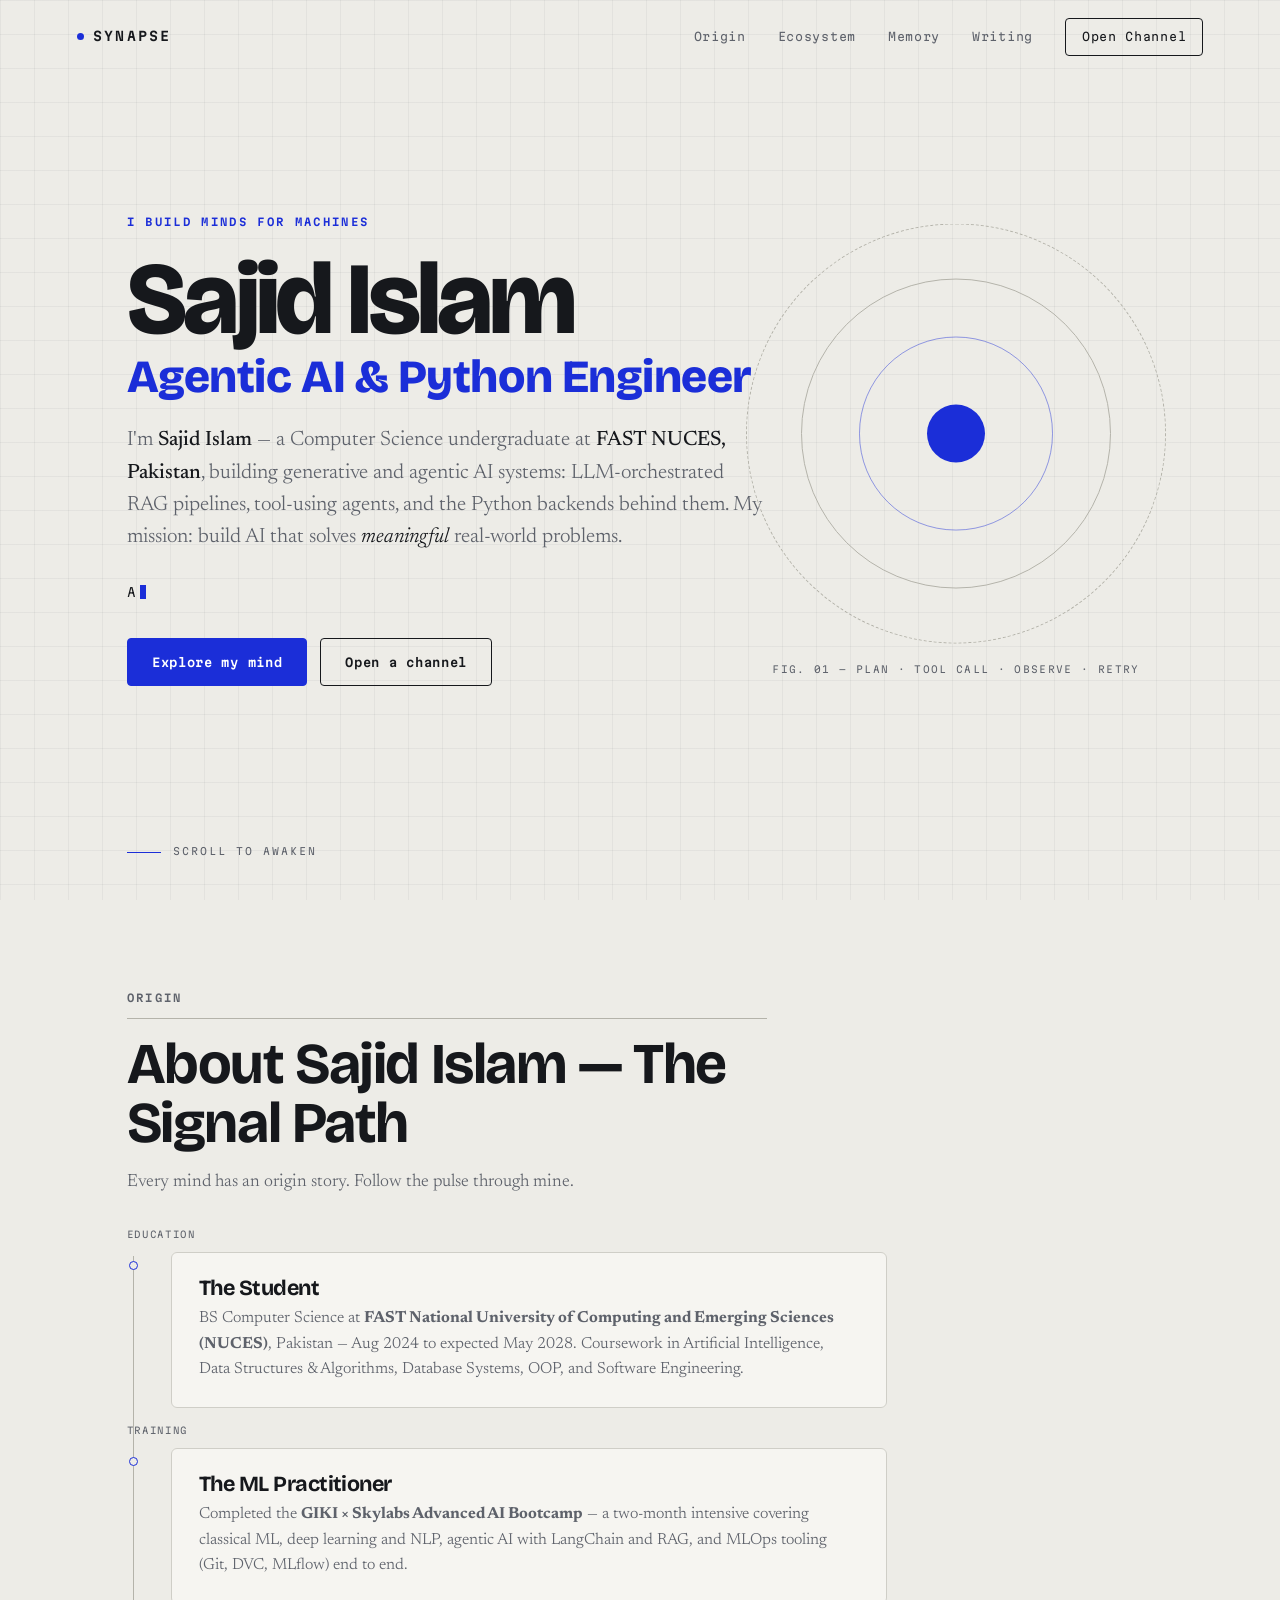
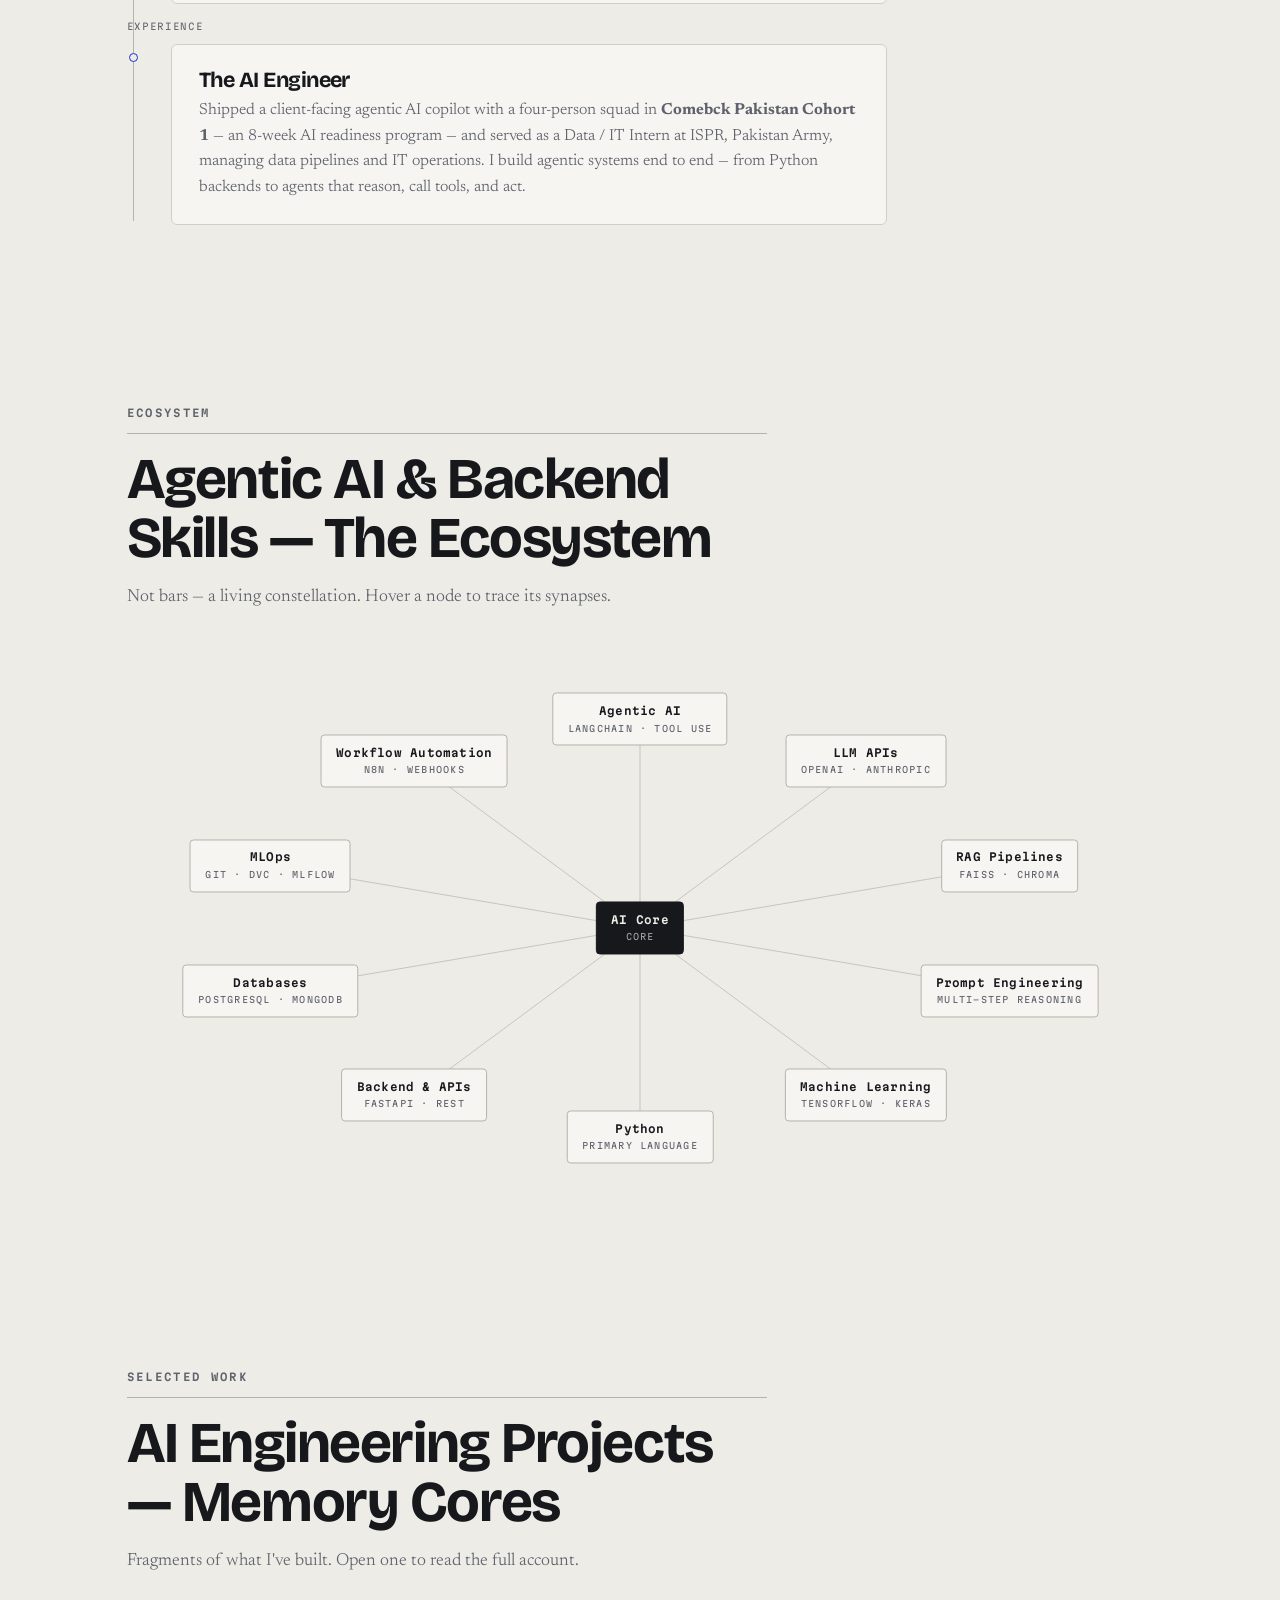
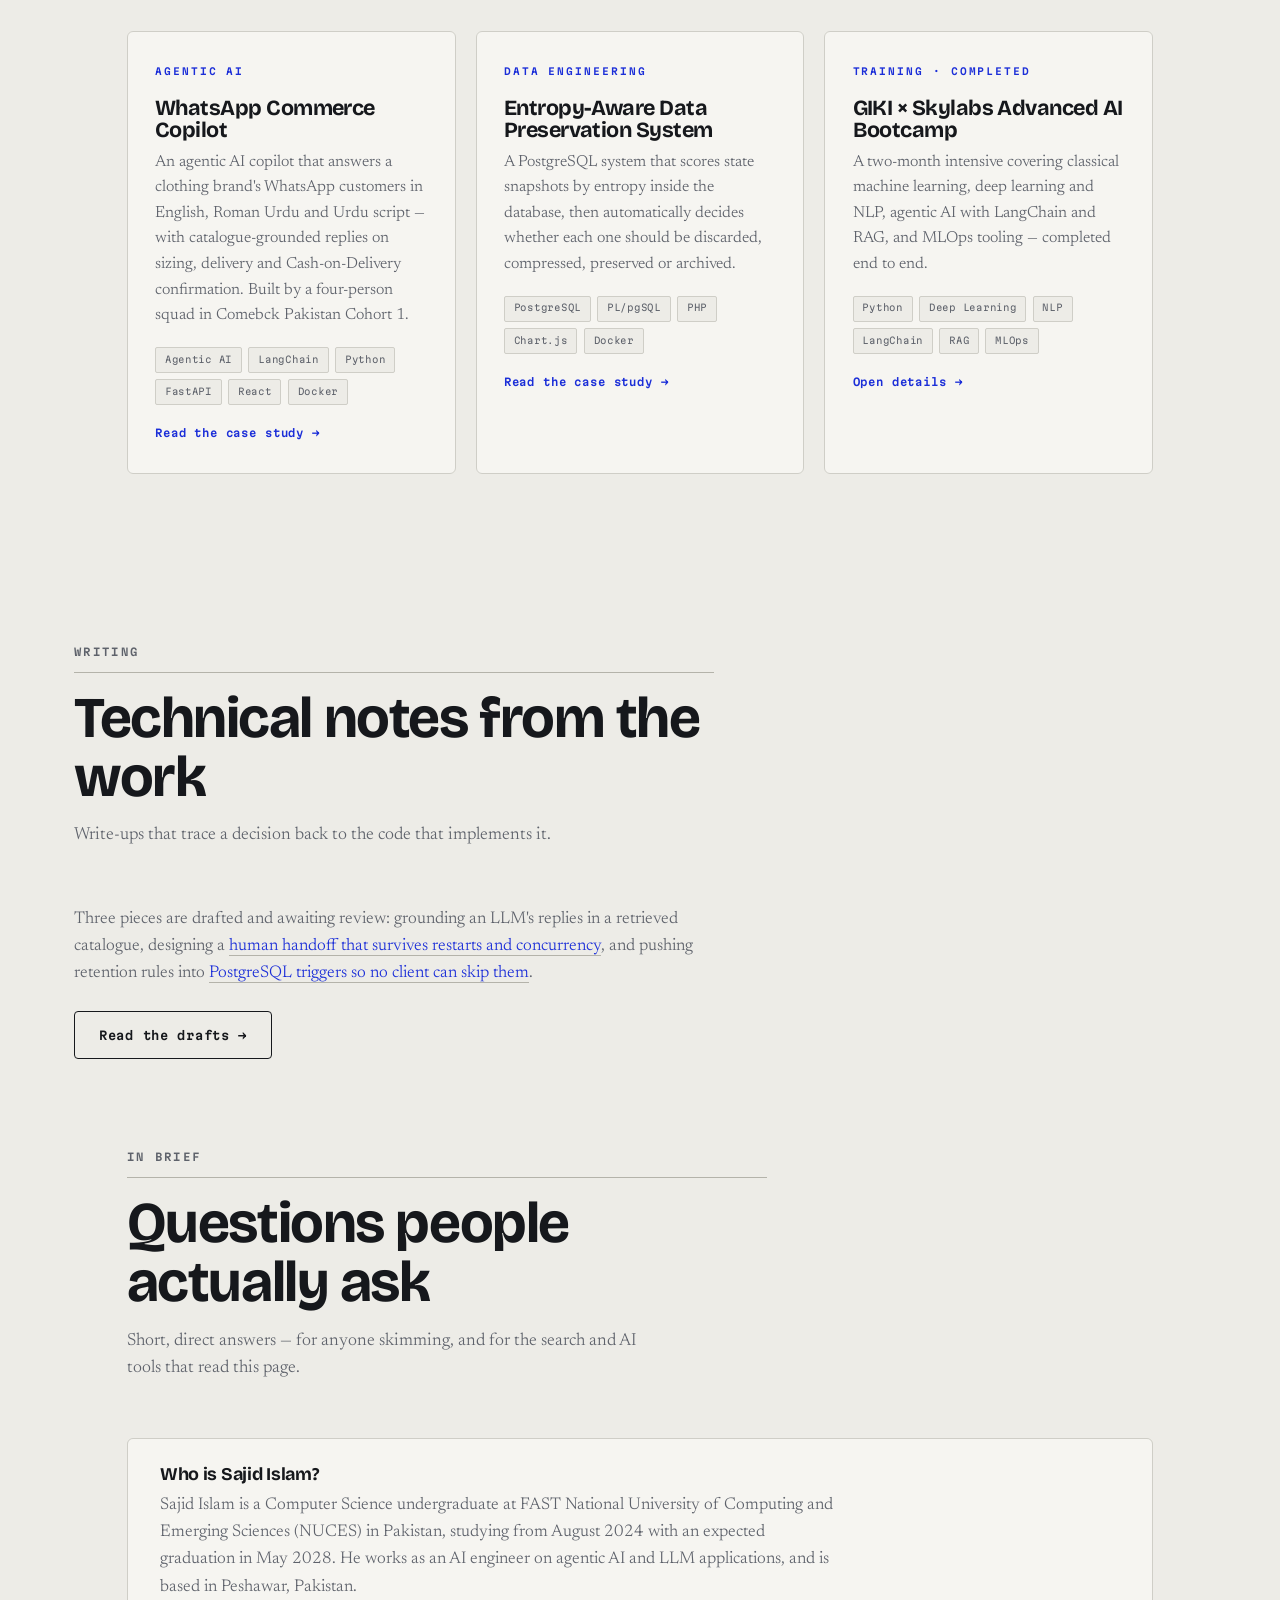
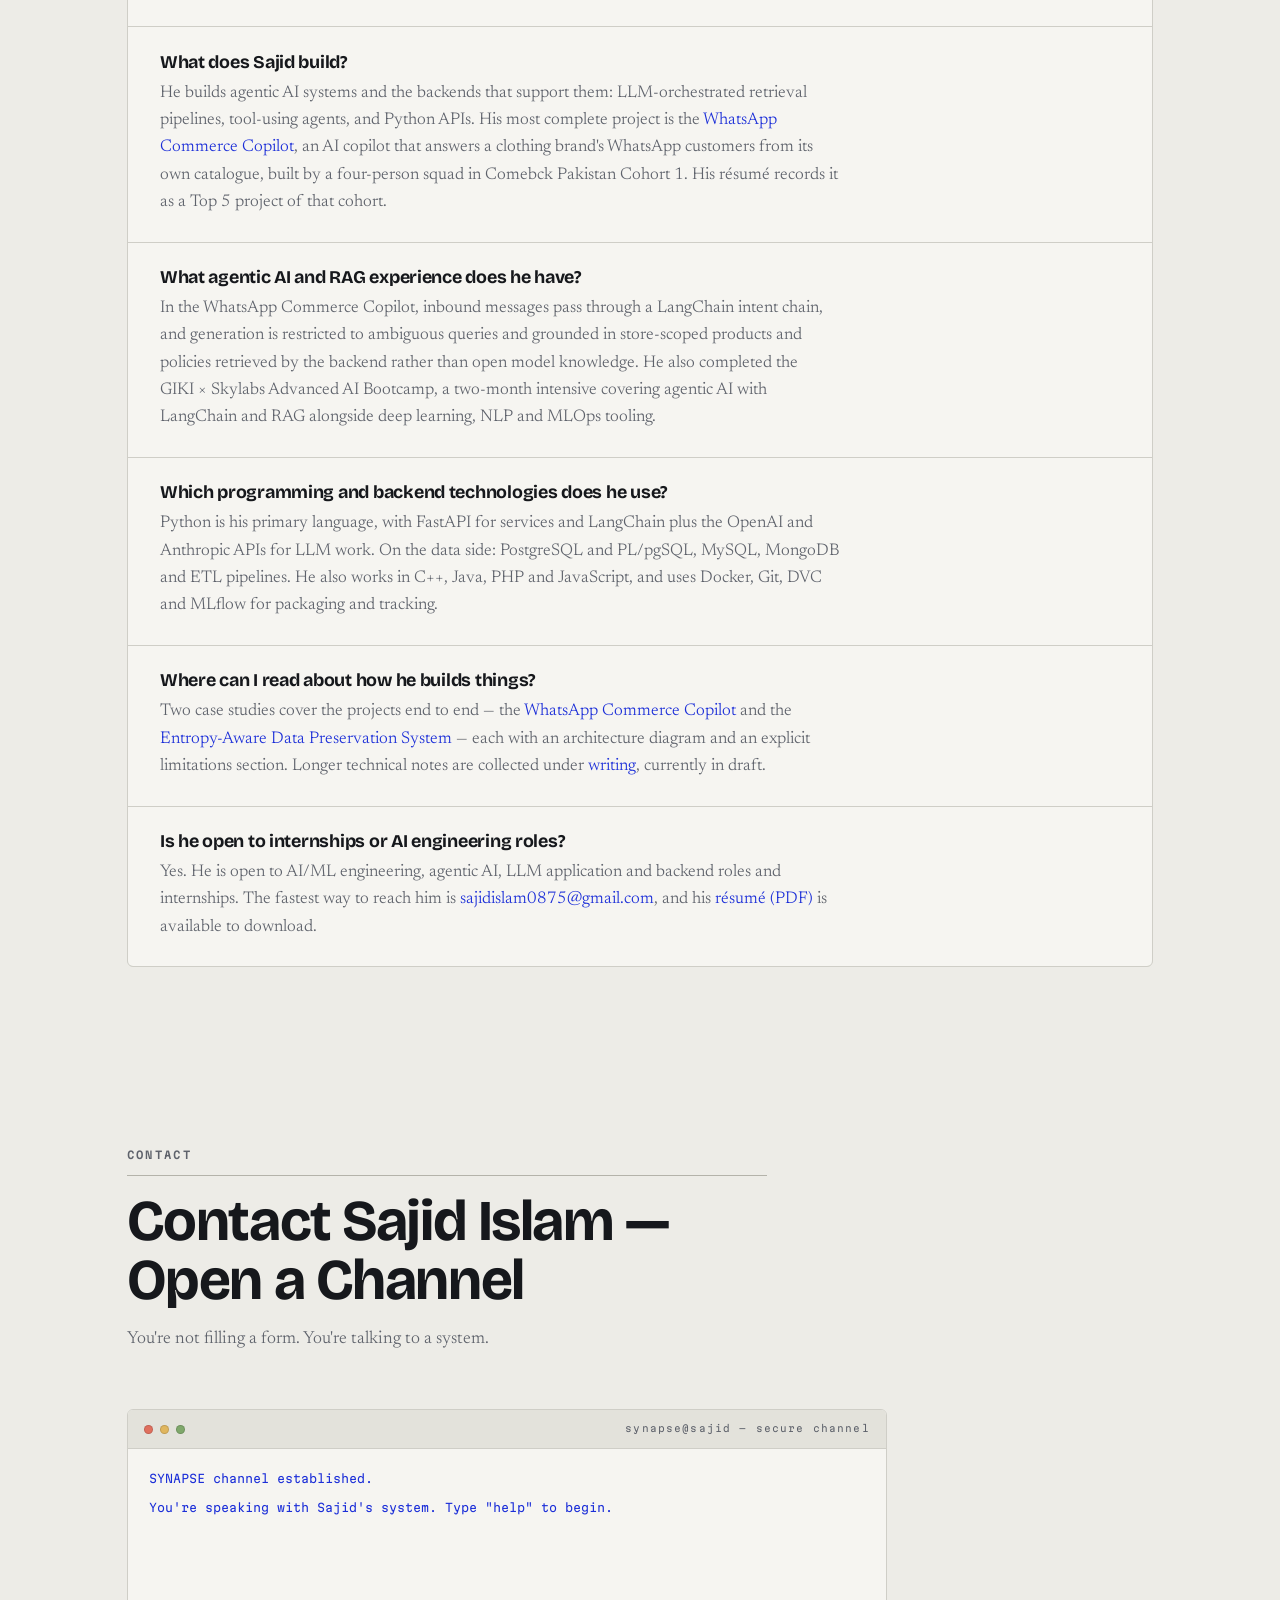
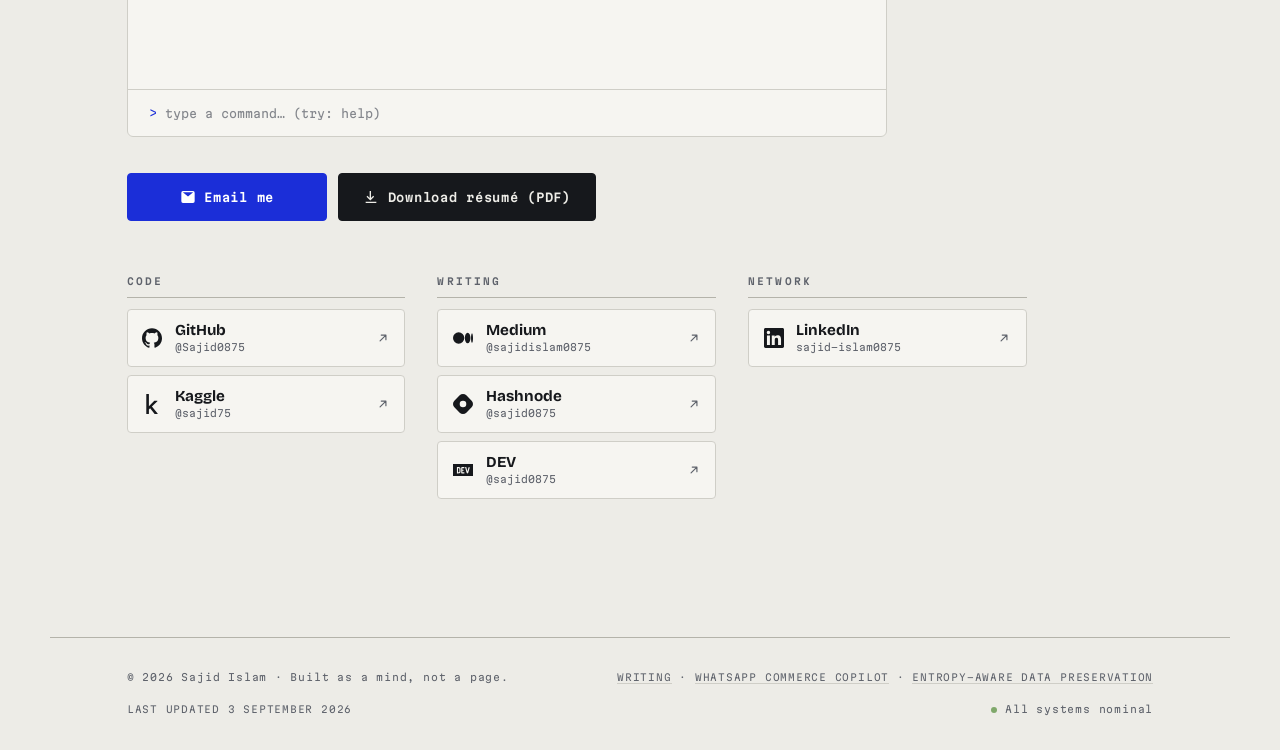
==== commit 86282679: "Complete SEO and AEO improvements" ====
--- a/index.html
+++ b/index.html
@@ -22,17 +22,18 @@
   <meta property="og:locale" content="en_US" />
   <meta property="og:title" content="Sajid Islam — Agentic AI &amp; Python Engineer" />
   <meta property="og:description" content="Computer Science undergraduate at FAST NUCES, Pakistan, building agentic AI systems, RAG pipelines and Python backends." />
-  <meta property="og:image" content="https://sajiddev.systems/assets/images/og-cover.png" />
+  <meta property="og:image" content="https://sajiddev.systems/assets/images/og-home.png" />
   <meta property="og:image:type" content="image/png" />
   <meta property="og:image:width" content="1200" />
   <meta property="og:image:height" content="630" />
-  <meta property="og:image:alt" content="Sajid Islam — AI and Agentic AI Engineer, Computer Science undergraduate at FAST NUCES, Pakistan" />
+  <meta property="og:image:alt" content="Title card on pale grey drafting paper: the name Sajid Islam in heavy black type, the line &quot;Agentic AI &amp; Python engineer&quot;, and a line drawing of four concentric circles with a solid blue centre, captioned Fig. 01 — the agent loop." />
   <meta property="profile:first_name" content="Sajid" />
   <meta property="profile:last_name" content="Islam" />
   <meta name="twitter:card" content="summary_large_image" />
   <meta name="twitter:title" content="Sajid Islam — Agentic AI &amp; Python Engineer" />
   <meta name="twitter:description" content="Computer Science undergraduate at FAST NUCES, Pakistan, building agentic AI systems, RAG pipelines and Python backends." />
-  <meta name="twitter:image" content="https://sajiddev.systems/assets/images/og-cover.png" />
+  <meta name="twitter:image" content="https://sajiddev.systems/assets/images/og-home.png" />
+  <meta name="twitter:image:alt" content="Title card on pale grey drafting paper: the name Sajid Islam in heavy black type, the line &quot;Agentic AI &amp; Python engineer&quot;, and a line drawing of four concentric circles with a solid blue centre, captioned Fig. 01 — the agent loop." />
 
   <link rel="icon" href="assets/icons/favicon.svg" type="image/svg+xml" />
   <link rel="apple-touch-icon" href="assets/icons/apple-touch-icon.png" />
@@ -141,13 +142,13 @@
         "@type": "SoftwareSourceCode",
         "@id": "https://sajiddev.systems/#project-whatsapp-commerce-copilot",
         "name": "WhatsApp Commerce Copilot",
-        "description": "An AI-powered WhatsApp commerce platform with a React dashboard, Python/FastAPI backend and the Evolution API gateway. AI auto-replies answer catalogue questions from store-scoped products retrieved by the backend, with a one-click Human Mode handoff and live stock management. Built by a four-person squad in Comebck Pakistan Cohort 1 and selected Top 5 of the cohort.",
+        "description": "An AI-powered WhatsApp commerce platform: a React/Vite dashboard, a Python/FastAPI backend, a Node.js gateway adapter and a self-hosted Evolution API WhatsApp engine, over PostgreSQL and Redis. AI auto-replies answer catalogue questions using only store-scoped products and policies retrieved by the backend, with a one-click Human Mode handoff to a person and live stock management. Built by a four-person squad in Comebck Pakistan Cohort 1.",
         "url": "https://sajiddev.systems/projects/whatsapp-commerce-copilot/",
         "mainEntityOfPage": {
           "@type": "WebPage",
           "@id": "https://sajiddev.systems/projects/whatsapp-commerce-copilot/"
         },
-        "codeRepository": "https://github.com/comebck-pakistan/cohort-1-squad-margalla/tree/main/whatsapp-commerce-copilot",
+        "codeRepository": "https://github.com/Comebck-Pakistan/cohort-1-squad-margalla/tree/main/whatsapp-commerce-copilot",
         "programmingLanguage": [
           "Python",
           "JavaScript"
@@ -166,7 +167,7 @@
         "@type": "SoftwareSourceCode",
         "@id": "https://sajiddev.systems/#project-adaptive-data-preservation",
         "name": "Entropy-Aware Data Preservation System",
-        "description": "A PostgreSQL system that tracks state snapshots, records state changes, computes an entropy score per snapshot with in-database PL/pgSQL functions, and automatically recommends whether each snapshot should be discarded, compressed, preserved or archived — with integrity checks, audit logs, snapshot comparison and export through a PHP web interface. A three-person university DBMS project.",
+        "description": "A PostgreSQL system that tracks state snapshots, records state changes, and scores each snapshot with an in-database PL/pgSQL weighted change-density metric, then automatically recommends whether it should be discarded, compressed, preserved or archived — with integrity checks, audit logs, snapshot comparison and export through a PHP 8 web interface. 10 tables, 12 triggers and 3 views. A three-person university DBMS project.",
         "url": "https://sajiddev.systems/projects/entropy-aware-data-preservation/",
         "mainEntityOfPage": {
           "@type": "WebPage",
@@ -203,6 +204,8 @@
         "@id": "https://sajiddev.systems/#profilepage",
         "url": "https://sajiddev.systems/",
         "name": "Sajid Islam — Agentic AI & Python Engineer",
+        "datePublished": "2026-09-01",
+        "dateModified": "2026-09-03",
         "isPartOf": {
           "@id": "https://sajiddev.systems/#website"
         },
@@ -249,6 +252,7 @@
       <a href="#about">Origin</a>
       <a href="#skills">Ecosystem</a>
       <a href="#projects">Memory</a>
+      <a href="/writing/">Writing</a>
       <a href="#contact" class="nav__cta">Open Channel</a>
     </nav>
     <button class="nav__burger" id="burger" aria-label="Toggle menu" aria-expanded="false">
@@ -325,11 +329,11 @@
           <div class="journey__dot"></div>
           <div class="journey__card glass">
             <h3>The AI Engineer</h3>
-            <p>Shipped a client-facing agentic AI copilot in <strong>Comebck Pakistan
-            Cohort 1</strong> (Top 5 of the cohort), and served as a Data / IT Intern at
-            ISPR, Pakistan Army, managing data pipelines and IT operations. I build
-            agentic systems end to end — from Python backends to agents that reason,
-            call tools, and act.</p>
+            <p>Shipped a client-facing agentic AI copilot with a four-person squad in
+            <strong>Comebck Pakistan Cohort 1</strong> — an 8-week AI readiness program —
+            and served as a Data / IT Intern at ISPR, Pakistan Army, managing data pipelines
+            and IT operations. I build agentic systems end to end — from Python backends to
+            agents that reason, call tools, and act.</p>
           </div>
         </li>
       </ol>
@@ -372,7 +376,7 @@
         <article class="core reveal">
           <span class="core__tag">Agentic AI</span>
           <h3 class="core__title"><a href="/projects/whatsapp-commerce-copilot/">WhatsApp Commerce Copilot</a></h3>
-          <p class="core__desc">An agentic AI copilot that answers clothing-brand customers in Urdu and Roman Urdu across WhatsApp and Instagram DMs — with catalog-grounded replies on sizing, delivery, and Cash-on-Delivery confirmation. Top 5 of Comebck Pakistan Cohort 1.</p>
+          <p class="core__desc">An agentic AI copilot that answers a clothing brand's WhatsApp customers in English, Roman Urdu and Urdu script — with catalogue-grounded replies on sizing, delivery and Cash-on-Delivery confirmation. Built by a four-person squad in Comebck Pakistan Cohort 1.</p>
           <div class="core__stack"><span>Agentic AI</span><span>LangChain</span><span>Python</span><span>FastAPI</span><span>React</span><span>Docker</span></div>
           <a class="core__open" href="/projects/whatsapp-commerce-copilot/">Read the case study →</a>
         </article>
@@ -400,6 +404,22 @@
       </div>
     </section>
 
+    <!-- ============ WRITING ============ -->
+    <section class="writing-teaser" id="writing">
+      <div class="section-head reveal">
+        <span class="section-index">Writing</span>
+        <h2>Technical notes from the work</h2>
+        <p>Write-ups that trace a decision back to the code that implements it.</p>
+      </div>
+      <p class="writing-teaser__body reveal">Three pieces are drafted and awaiting review: grounding
+        an LLM's replies in a retrieved catalogue, designing a
+        <a href="/writing/reliable-human-handoff-for-ai-agents/">human handoff that survives
+        restarts and concurrency</a>, and pushing retention rules into
+        <a href="/writing/entropy-aware-data-preservation-postgresql-triggers/">PostgreSQL triggers
+        so no client can skip them</a>.</p>
+      <p class="reveal"><a class="btn btn--ghost" href="/writing/">Read the drafts →</a></p>
+    </section>
+
     <!-- ============ IN BRIEF — direct answers ============ -->
     <section class="qa" id="in-brief">
       <div class="section-head reveal">
@@ -422,8 +442,9 @@
           <p>He builds agentic AI systems and the backends that support them: LLM-orchestrated
           retrieval pipelines, tool-using agents, and Python APIs. His most complete project is the
           <a href="/projects/whatsapp-commerce-copilot/">WhatsApp Commerce Copilot</a>, an AI copilot
-          that answers a clothing brand's customers from its own catalogue, built in a four-person
-          squad and selected Top 5 of Comebck Pakistan Cohort 1.</p>
+          that answers a clothing brand's WhatsApp customers from its own catalogue, built by a
+          four-person squad in Comebck Pakistan Cohort 1. His résumé records it as a Top 5 project
+          of that cohort.</p>
         </article>
 
         <article class="qa__item reveal">
@@ -441,6 +462,15 @@
           and Anthropic APIs for LLM work. On the data side: PostgreSQL and PL/pgSQL, MySQL, MongoDB
           and ETL pipelines. He also works in C++, Java, PHP and JavaScript, and uses Docker, Git,
           DVC and MLflow for packaging and tracking.</p>
+        </article>
+
+        <article class="qa__item reveal">
+          <h3>Where can I read about how he builds things?</h3>
+          <p>Two case studies cover the projects end to end — the
+          <a href="/projects/whatsapp-commerce-copilot/">WhatsApp Commerce Copilot</a> and the
+          <a href="/projects/entropy-aware-data-preservation/">Entropy-Aware Data Preservation
+          System</a> — each with an architecture diagram and an explicit limitations section. Longer
+          technical notes are collected under <a href="/writing/">writing</a>, currently in draft.</p>
         </article>
 
         <article class="qa__item reveal">
@@ -553,6 +583,10 @@
 
   <footer class="footer">
     <p>© <span id="year"></span> Sajid Islam · Built as a mind, not a page.</p>
+    <p class="footer__meta"><a href="/writing/">Writing</a> ·
+      <a href="/projects/whatsapp-commerce-copilot/">WhatsApp Commerce Copilot</a> ·
+      <a href="/projects/entropy-aware-data-preservation/">Entropy-Aware Data Preservation</a></p>
+    <p class="footer__meta">Last updated <time datetime="2026-09-03">3 September 2026</time></p>
     <p class="footer__status"><span class="pulse"></span> All systems nominal</p>
   </footer>
 
--- a/css/style.css
+++ b/css/style.css
@@ -557,6 +557,89 @@
 .case__next { margin-top: 2.5rem; }
 .case__next a { color: var(--accent); border-bottom: 1px solid var(--accent); }
 
+/* Homepage writing teaser — same rhythm as the other homepage sections. */
+.writing-teaser { max-width: var(--max); margin: 0 auto; padding: 5rem 1.5rem 0; }
+.writing-teaser__body { color: var(--graphite); max-width: 62ch; margin-bottom: 1.5rem; }
+.writing-teaser__body a { color: var(--accent); border-bottom: 1px solid var(--rule-firm); }
+
+/* ---------- Writing: index + articles ---------- */
+/* A draft is marked in the page itself, not only in a robots directive, so a reader
+   who arrives from a shared link knows what they are reading. */
+.draft-banner { border: 1px solid var(--rule-firm); border-left: 3px solid var(--oxide);
+  background: var(--paper-2); padding: 1rem 1.15rem; margin: 0 0 2rem; }
+.draft-banner p { margin: 0; font-size: 0.94rem; color: var(--graphite); }
+.draft-banner code { font-family: var(--font-mono); font-size: 0.72em;
+  background: var(--paper-3); border: 1px solid var(--rule); padding: 0.05em 0.3em; }
+
+.writing-list { display: flex; flex-direction: column; gap: 0; margin: 0 0 1rem; }
+.writing-item { padding: 1.6rem 0; border-top: 1px solid var(--rule); }
+.writing-item:last-child { border-bottom: 1px solid var(--rule); }
+.writing-item h2 { font-size: 1.3rem; letter-spacing: -0.02em; margin: 0 0 0.6rem;
+  max-width: 30ch; }
+.writing-item h2 a { color: var(--ink); }
+.writing-item h2 a:hover, .writing-item h2 a:focus-visible { color: var(--accent); }
+.writing-item p { color: var(--graphite); margin-bottom: 0.5rem; }
+.writing-item__meta { font-family: var(--font-mono); font-size: 0.62rem;
+  letter-spacing: 0.08em; text-transform: uppercase; color: var(--graphite);
+  display: flex; flex-wrap: wrap; gap: 0.5rem; align-items: baseline; }
+.writing-item__status { color: var(--oxide); border: 1px solid var(--rule-firm);
+  padding: 0.1rem 0.4rem; }
+.writing-item__rel { font-size: 0.9rem; margin-bottom: 0; }
+.writing-item__rel a { color: var(--accent); border-bottom: 1px solid var(--rule-firm); }
+
+/* Numbered procedure list — used where prose order is the point. */
+.steps { counter-reset: step; display: flex; flex-direction: column; gap: 0.5rem;
+  margin: 0 0 1rem; }
+.steps li { counter-increment: step; position: relative; padding-left: 2rem;
+  color: var(--graphite); }
+.steps li::before { content: counter(step); position: absolute; left: 0; top: 0.1em;
+  font-family: var(--font-mono); font-size: 0.62rem; color: var(--accent);
+  border: 1px solid var(--rule-firm); width: 1.35rem; height: 1.35rem;
+  display: grid; place-items: center; }
+.case ol.steps { list-style: none; }
+
+.footer__meta a { color: var(--graphite); border-bottom: 1px solid var(--rule); }
+.footer__meta a:hover, .footer__meta a:focus-visible { color: var(--accent); }
+
+/* Architecture diagrams. Inline SVG rather than <img>, so the labels stay real text:
+   readable by crawlers and answer engines, announced by screen readers via title/desc,
+   and reflowable under forced-colors. The viewBox is deliberately narrow and vertical so
+   the type is still legible at 320px. */
+.diagram-fig { margin: 0 0 1.6rem; }
+.diagram-fig svg { display: block; width: 100%; height: auto;
+  max-width: 520px; margin: 0 auto 0.75rem; }
+.diagram-fig figcaption { font-size: 0.88rem; color: var(--graphite);
+  padding-top: 0.7rem; border-top: 1px solid var(--rule); }
+.diagram-fig figcaption code { font-family: var(--font-mono); font-size: 0.72em;
+  background: var(--paper-2); border: 1px solid var(--rule); padding: 0.05em 0.3em; }
+/* Windows high-contrast / forced-colors: let the OS repaint the strokes and text. */
+@media (forced-colors: active) {
+  .diagram-fig svg rect, .diagram-fig svg line, .diagram-fig svg path { forced-color-adjust: auto; }
+}
+
+/* Page + project dates. Two distinct facts, deliberately not merged: when this
+   write-up was published, and when the software itself was built. */
+.case__meta { display: flex; flex-wrap: wrap; gap: 0.35rem 1.25rem; margin: -0.35rem 0 1.4rem;
+  font-family: var(--font-mono); font-size: 0.62rem; letter-spacing: 0.08em;
+  text-transform: uppercase; color: var(--graphite); }
+.case__meta time { color: var(--ink); }
+.footer__meta { font-family: var(--font-mono); font-size: 0.6rem; letter-spacing: 0.08em;
+  text-transform: uppercase; color: var(--graphite); }
+
+/* Evidence note — a qualified/attributed claim, set apart from body prose. */
+.case__note { border-left: 2px solid var(--rule-firm); background: var(--paper-2);
+  padding: 0.85rem 1rem; margin: 0 0 1rem; font-size: 0.94rem; }
+.case__note strong:first-child { font-family: var(--font-mono); font-size: 0.62rem;
+  letter-spacing: 0.1em; text-transform: uppercase; color: var(--oxide);
+  display: block; margin-bottom: 0.35rem; }
+.case__note a { color: var(--accent); border-bottom: 1px solid var(--rule-firm); }
+
+/* Inline formula plate */
+.case__formula { border: 1px solid var(--rule); background: var(--paper-2);
+  padding: 0.8rem 1rem; margin: 0 0 1rem; overflow-x: auto; }
+.case__formula code { font-family: var(--font-mono); font-size: 0.72rem;
+  letter-spacing: 0.02em; color: var(--ink); white-space: nowrap; }
+
 /* Project cards now navigate via a real link; keep the type styling identical. */
 .core__title a { color: inherit; }
 .core:hover .core__title a { color: var(--accent); }
